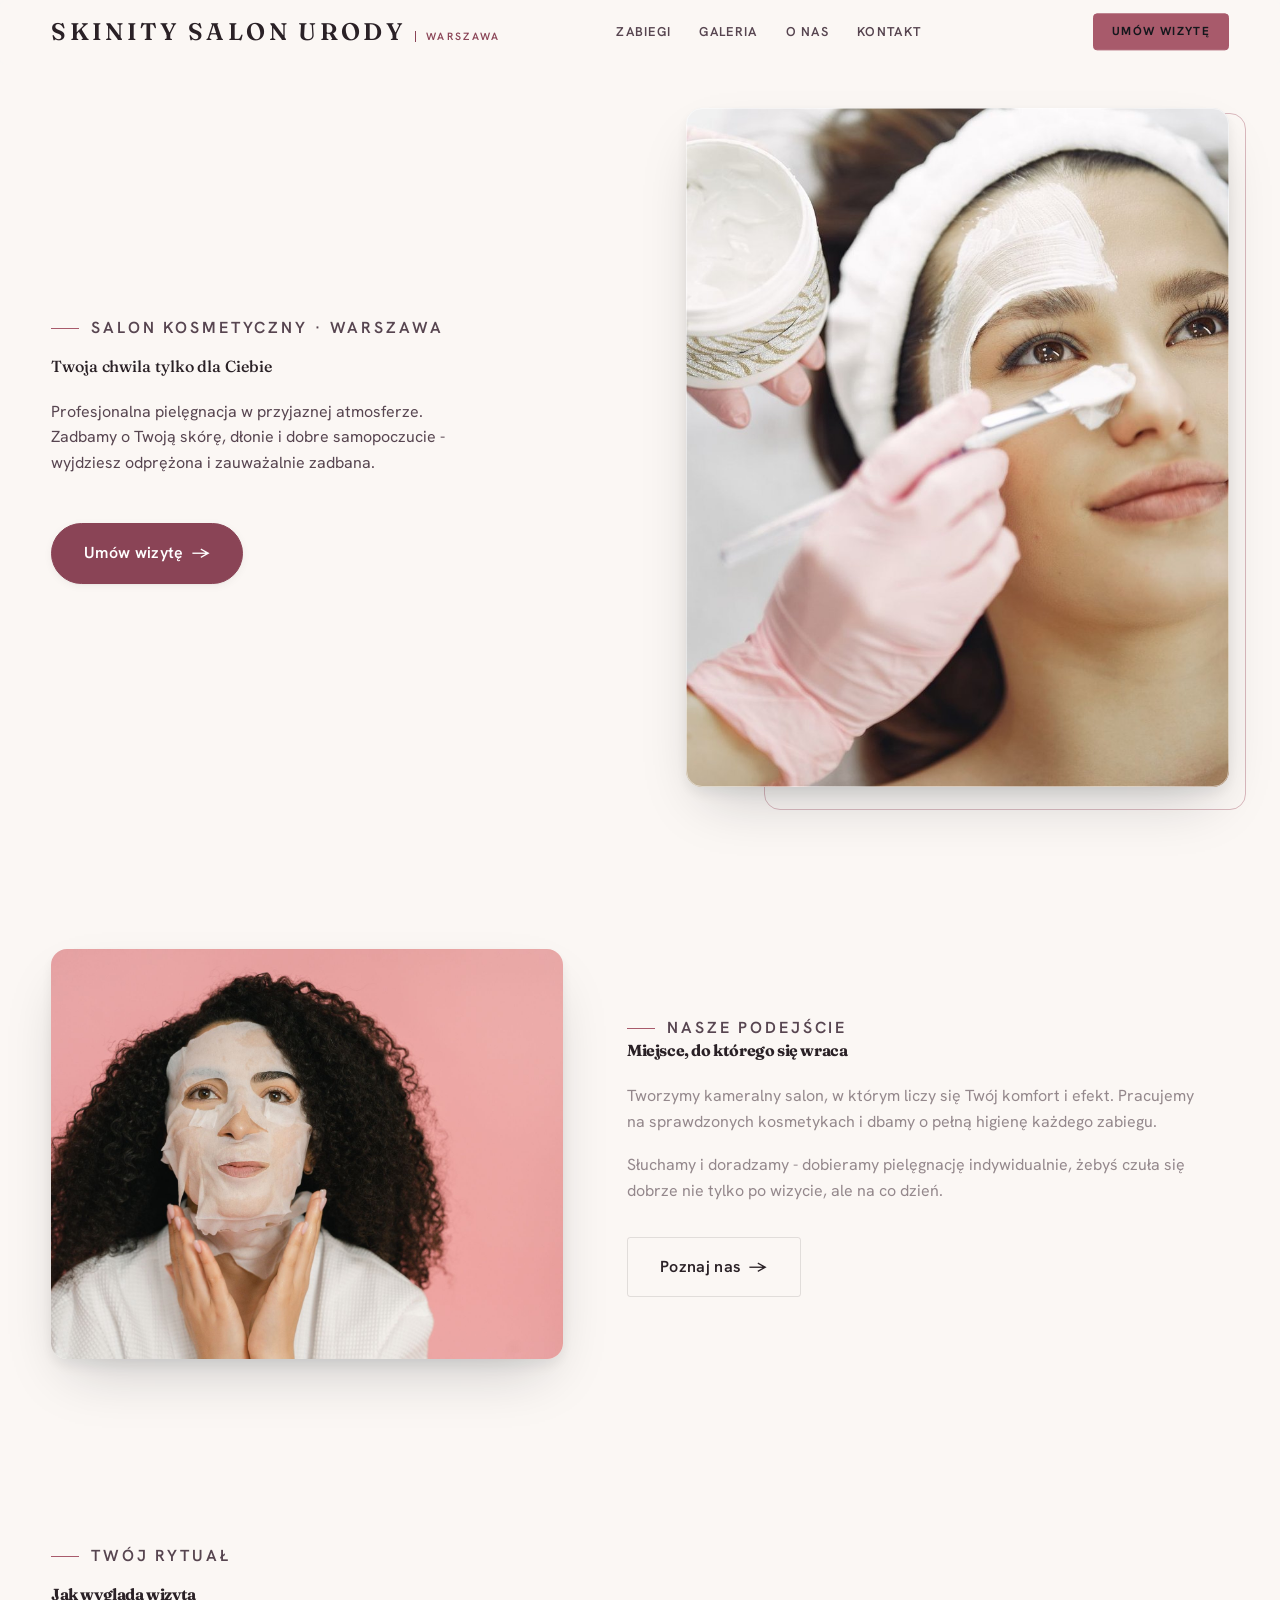
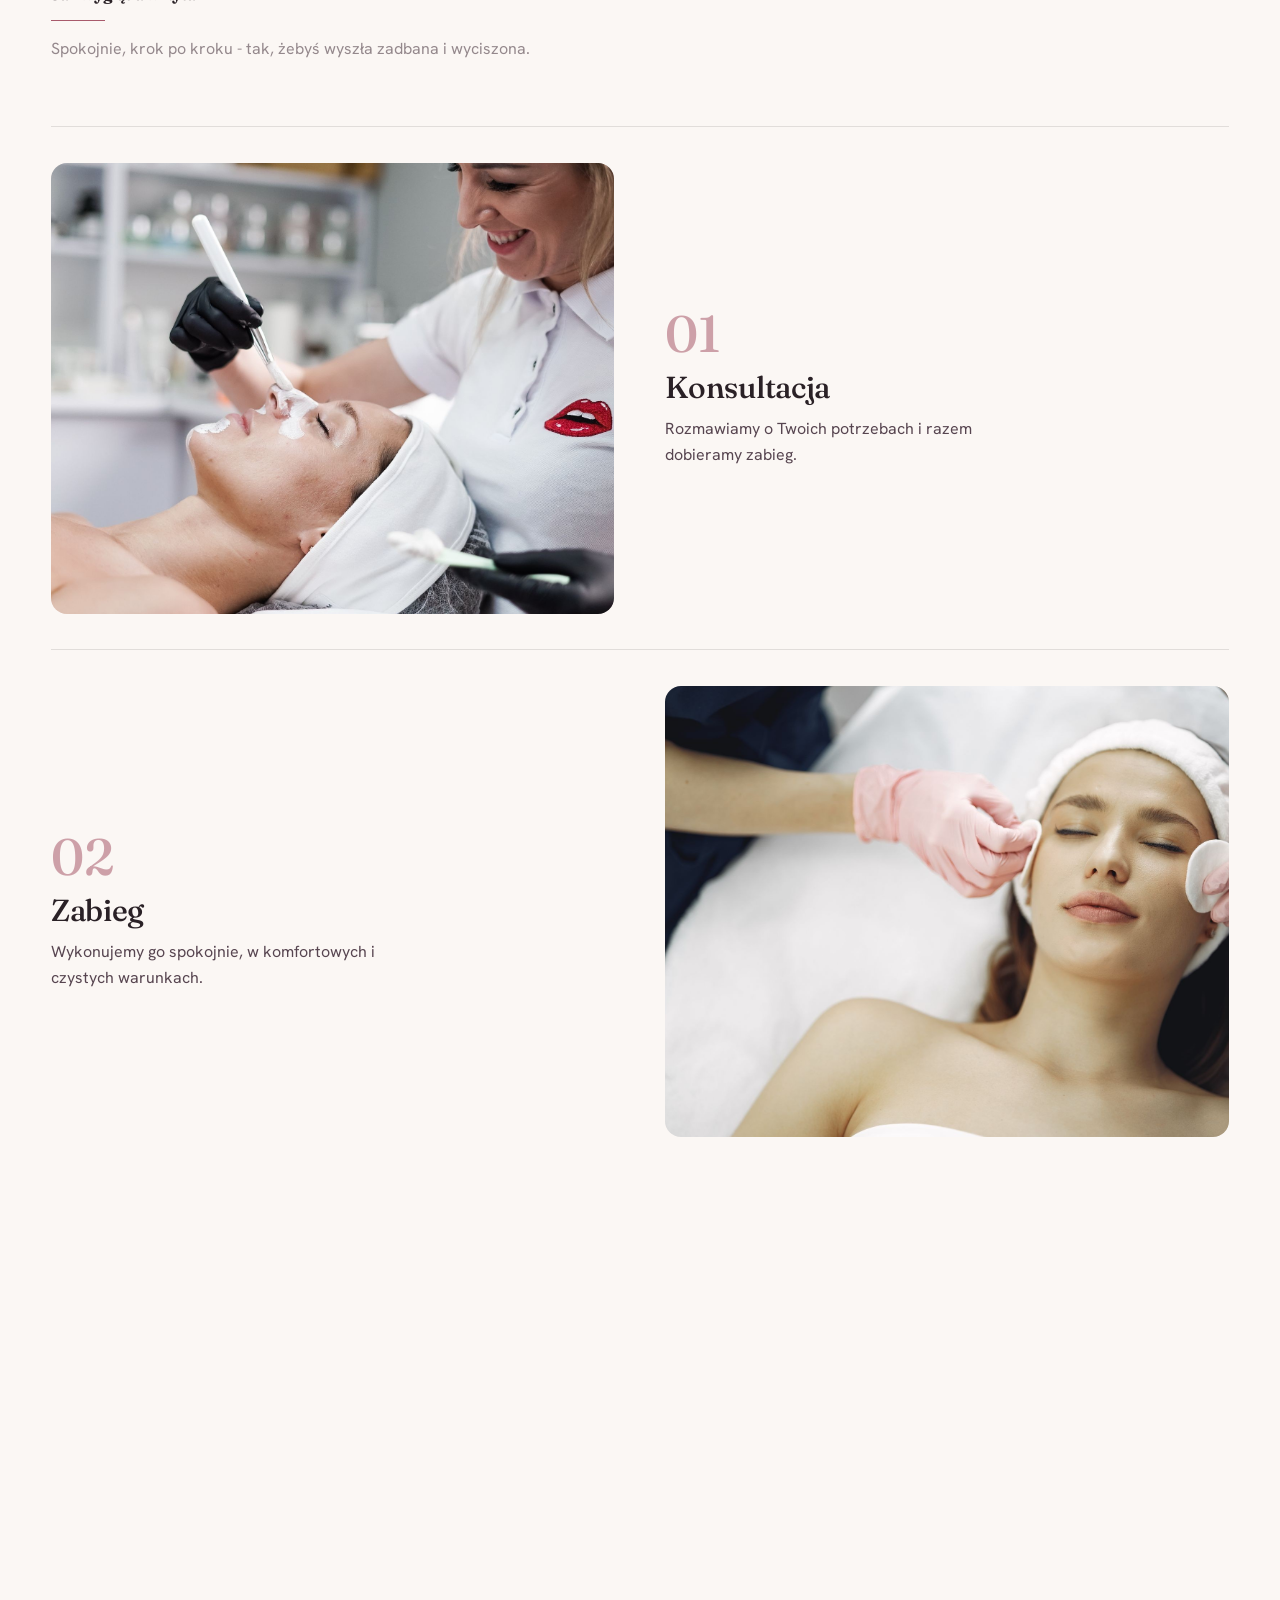
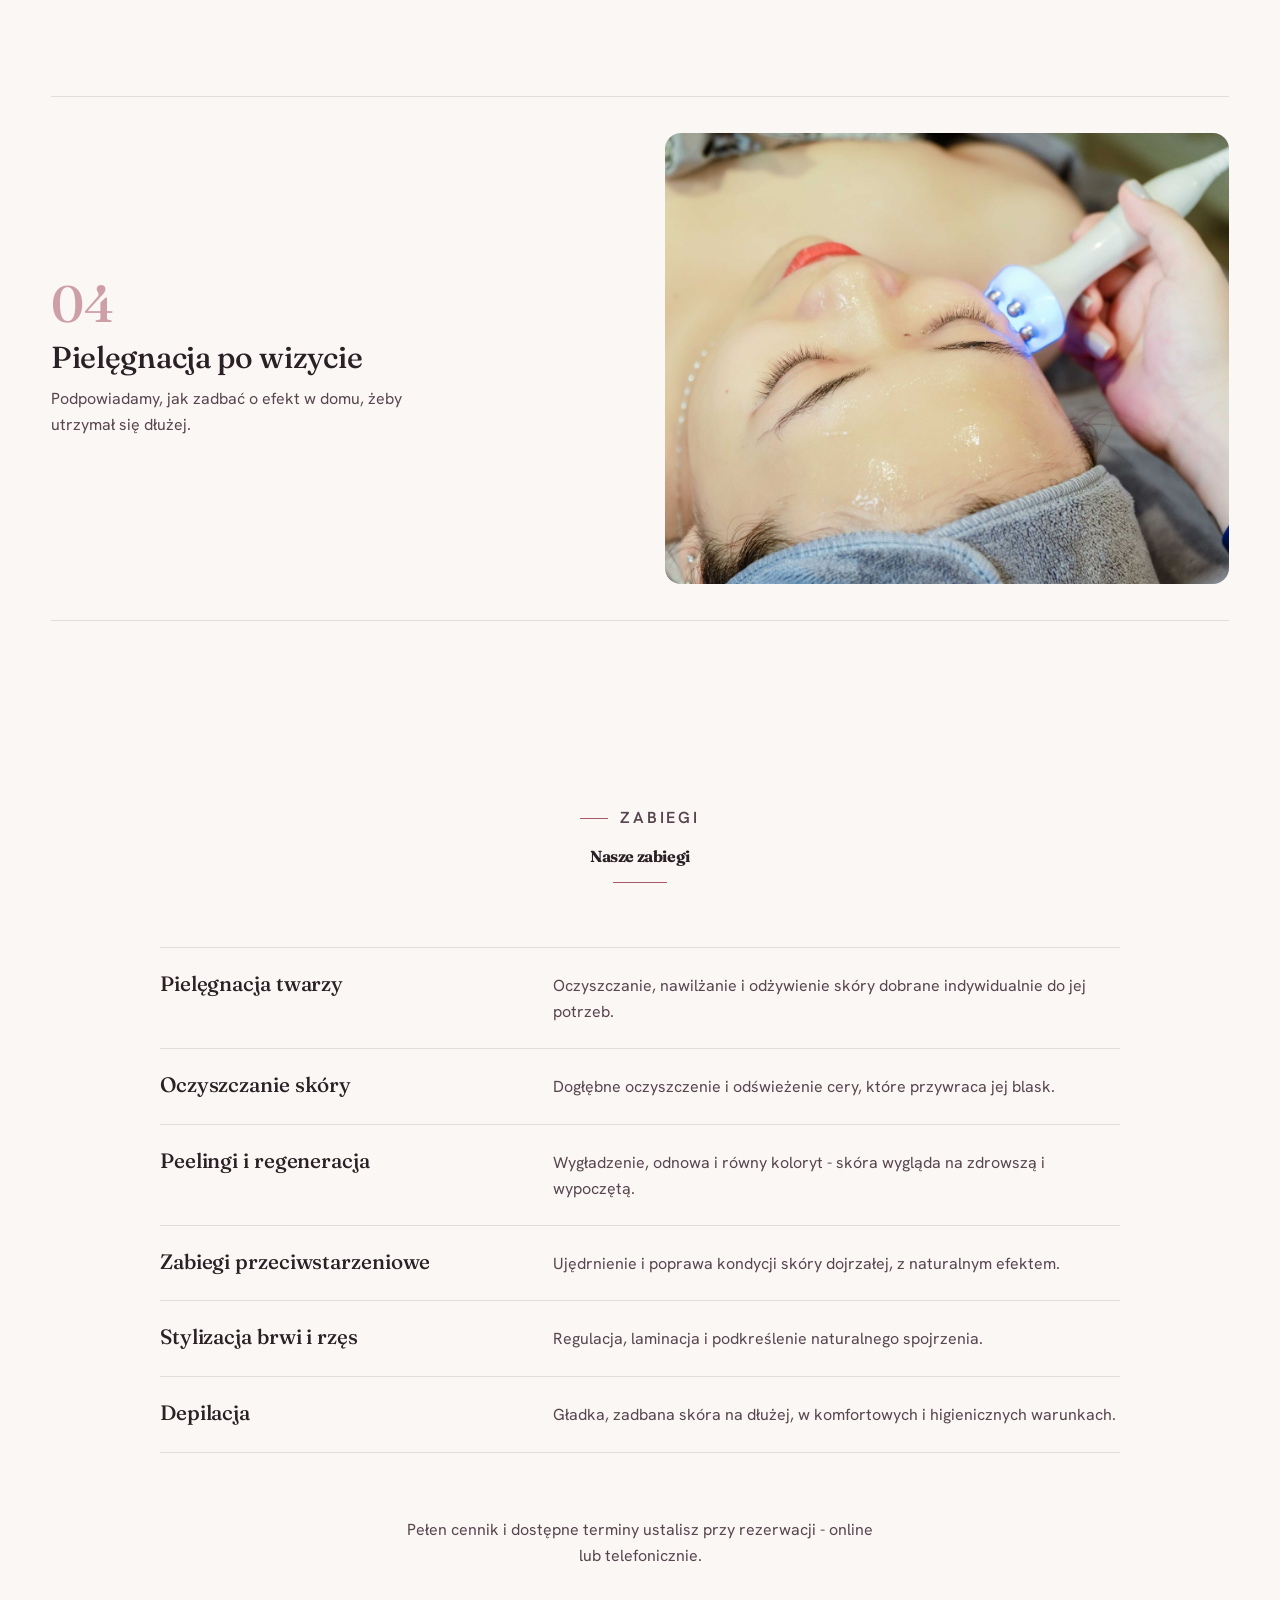
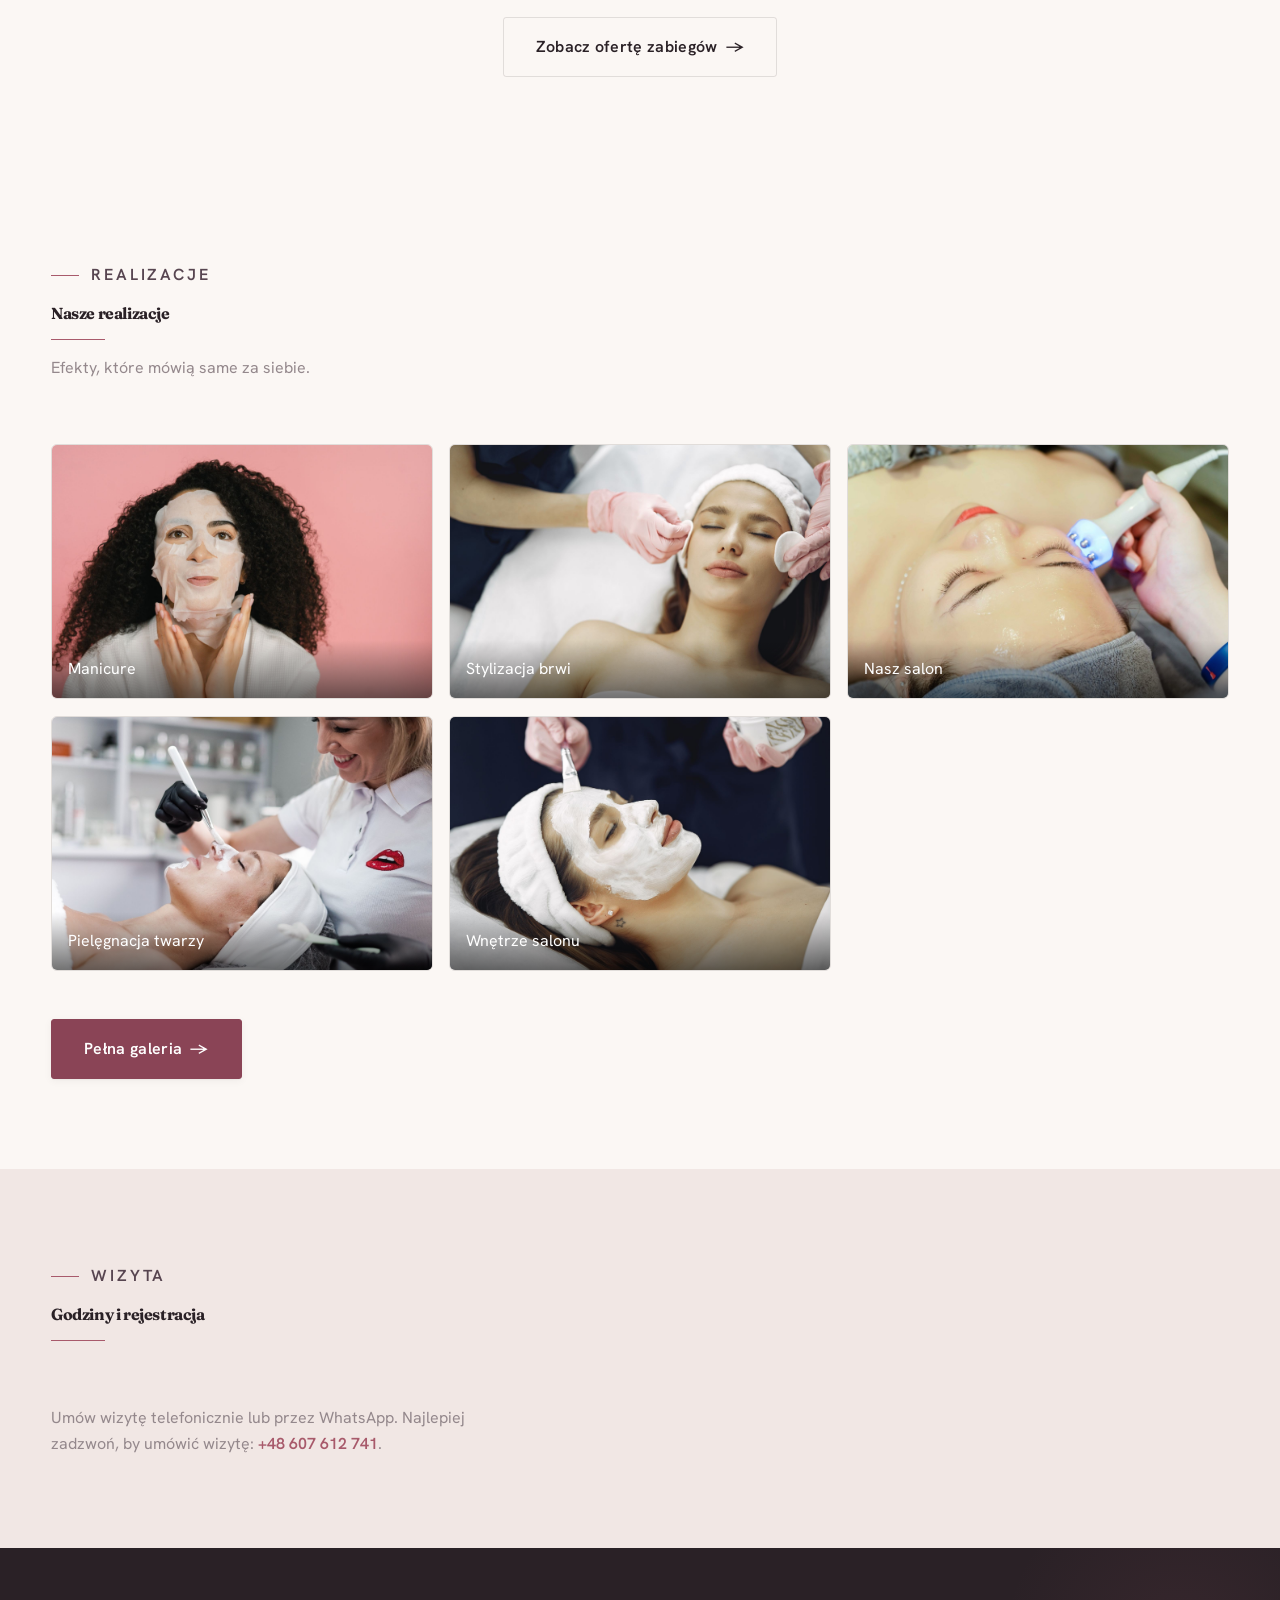
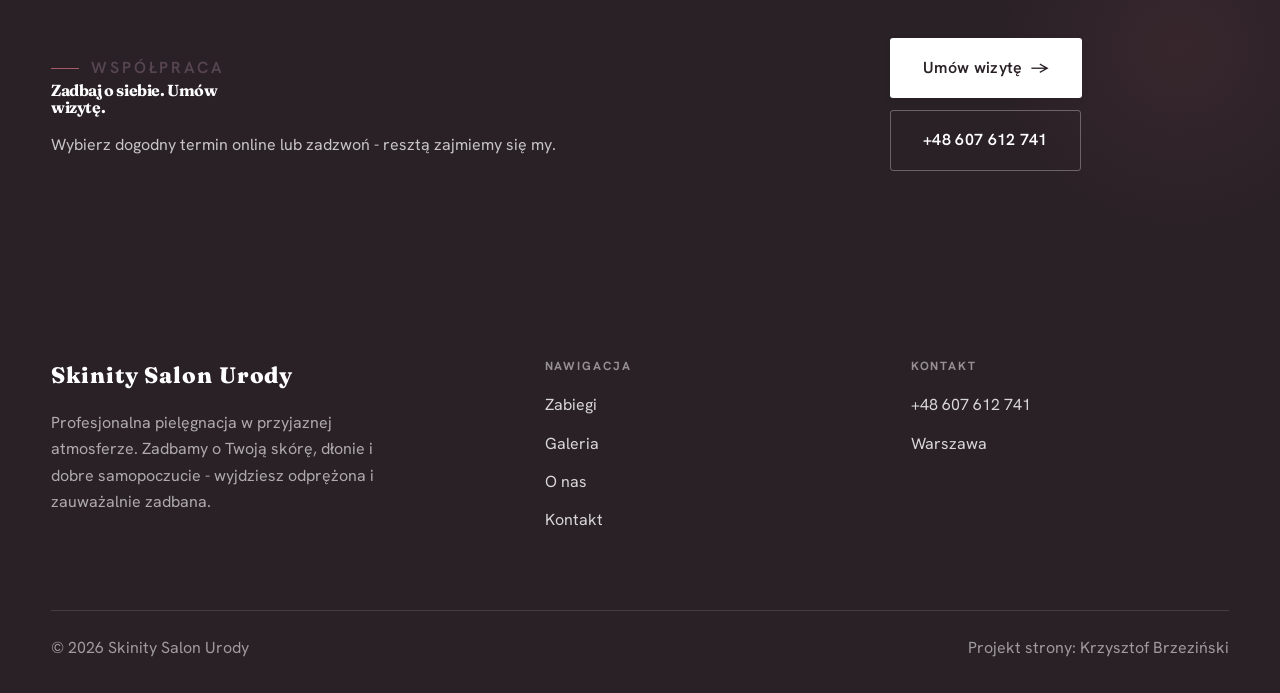
==== index.html @ 59c6044d "Strona demo: skinity-salon-urody" ====
<!DOCTYPE html>
<html lang="pl">
<head>
<meta charset="UTF-8">
<meta name="viewport" content="width=device-width, initial-scale=1.0">
<title>Skinity Salon Urody - Salon kosmetyczny · Warszawa</title>
<meta name="description" content="Skinity Salon Urody - profesjonalna pielęgnacja twarzy, dłoni i stóp. Sterylne narzędzia, indywidualne podejście, dogodne terminy. Zapraszamy.">
<link rel="preconnect" href="https://fonts.googleapis.com">
<link rel="preconnect" href="https://fonts.gstatic.com" crossorigin>
<link href="https://fonts.googleapis.com/css2?family=Fraunces:wght@500;600;700&family=Hanken+Grotesk:wght@400;500;600&display=swap" rel="stylesheet">
<link rel="stylesheet" href="assets/styles.css">
</head>
<body>

<header class="nav">
  <div class="wrap nav-inner">
    <a class="brand" href="index.html"><span class="name">Skinity Salon Urody</span><span class="sub">Warszawa</span></a>
    <nav class="nav-links">
      <a href="oferta.html">Zabiegi</a>
      <a href="realizacje.html">Galeria</a>
      <a href="o-nas.html">O nas</a>
      <a href="kontakt.html">Kontakt</a>
      <a href="kontakt.html" class="btn btn-accent">Umów wizytę</a>
    </nav>
    <button class="nav-toggle" aria-label="Menu"><span></span><span></span><span></span></button>
  </div>
</header>

<section class="hero-spa">
  <div class="wrap">
    <div class="hs-copy reveal">
      <span class="eyebrow">Salon kosmetyczny · Warszawa</span>
      <h1 class="hs-claim">Twoja chwila tylko dla Ciebie</h1>
      <p class="hs-lead">Profesjonalna pielęgnacja w przyjaznej atmosferze. Zadbamy o Twoją skórę, dłonie i dobre samopoczucie - wyjdziesz odprężona i zauważalnie zadbana.</p>
      <a href="kontakt.html" class="btn btn-accent hs-cta">Umów wizytę <span class="arr">→</span></a>
    </div>
    <figure class="hs-fig reveal"><img src="img/hero.jpg" alt="Skinity Salon Urody"></figure>
  </div>
</section>
<section>
  <div class="wrap split">
    <div class="split-art reveal"><img src="img/g5.jpg" alt="Skinity Salon Urody" loading="lazy"></div>
    <div class="split-copy reveal">
      <span class="eyebrow">Nasze podejście</span>
      <h2>Miejsce, do którego się wraca</h2>
      <p class="muted">Tworzymy kameralny salon, w którym liczy się Twój komfort i efekt. Pracujemy na sprawdzonych kosmetykach i dbamy o pełną higienę każdego zabiegu.</p>
      <p class="muted">Słuchamy i doradzamy - dobieramy pielęgnację indywidualnie, żebyś czuła się dobrze nie tylko po wizycie, ale na co dzień.</p>
      <a href="o-nas.html" class="btn btn-ghost">Poznaj nas <span class="arr">→</span></a>
    </div>
  </div>
</section>
<section class="rytual">
  <div class="wrap">
    <div class="head reveal">
      <span class="eyebrow">Twój rytuał</span>
      <h2>Jak wygląda wizyta</h2>
      <p>Spokojnie, krok po kroku - tak, żebyś wyszła zadbana i wyciszona.</p>
    </div>
    <div class="ryt-list">
      <div class="ryt-row reveal">
        <figure class="ryt-fig"><img src="img/g6.jpg" alt="Konsultacja" loading="lazy"></figure>
        <div class="ryt-copy"><span class="ryt-no">01</span><h3>Konsultacja</h3><p>Rozmawiamy o Twoich potrzebach i razem dobieramy zabieg.</p></div>
      </div>
      <div class="ryt-row reveal">
        <figure class="ryt-fig"><img src="img/g7.jpg" alt="Zabieg" loading="lazy"></figure>
        <div class="ryt-copy"><span class="ryt-no">02</span><h3>Zabieg</h3><p>Wykonujemy go spokojnie, w komfortowych i czystych warunkach.</p></div>
      </div>
      <div class="ryt-row reveal">
        <figure class="ryt-fig"><img src="img/g8.jpg" alt="Chwila relaksu" loading="lazy"></figure>
        <div class="ryt-copy"><span class="ryt-no">03</span><h3>Chwila relaksu</h3><p>Dajemy Ci czas na wyciszenie - bez pośpiechu i bez presji.</p></div>
      </div>
      <div class="ryt-row reveal">
        <figure class="ryt-fig"><img src="img/g9.jpg" alt="Pielęgnacja po wizycie" loading="lazy"></figure>
        <div class="ryt-copy"><span class="ryt-no">04</span><h3>Pielęgnacja po wizycie</h3><p>Podpowiadamy, jak zadbać o efekt w domu, żeby utrzymał się dłużej.</p></div>
      </div>
    </div>
  </div>
</section>
<section class="menu-sec">
  <div class="wrap">
    <div class="head center reveal">
      <span class="eyebrow">Zabiegi</span>
      <h2>Nasze zabiegi</h2>
    </div>
    <div class="cennik">
      <div class="cennik-row reveal"><div class="cn-name"><h3>Pielęgnacja twarzy</h3></div><div class="cn-desc">Oczyszczanie, nawilżanie i odżywienie skóry dobrane indywidualnie do jej potrzeb.</div></div>
      <div class="cennik-row reveal"><div class="cn-name"><h3>Oczyszczanie skóry</h3></div><div class="cn-desc">Dogłębne oczyszczenie i odświeżenie cery, które przywraca jej blask.</div></div>
      <div class="cennik-row reveal"><div class="cn-name"><h3>Peelingi i regeneracja</h3></div><div class="cn-desc">Wygładzenie, odnowa i równy koloryt - skóra wygląda na zdrowszą i wypoczętą.</div></div>
      <div class="cennik-row reveal"><div class="cn-name"><h3>Zabiegi przeciwstarzeniowe</h3></div><div class="cn-desc">Ujędrnienie i poprawa kondycji skóry dojrzałej, z naturalnym efektem.</div></div>
      <div class="cennik-row reveal"><div class="cn-name"><h3>Stylizacja brwi i rzęs</h3></div><div class="cn-desc">Regulacja, laminacja i podkreślenie naturalnego spojrzenia.</div></div>
      <div class="cennik-row reveal"><div class="cn-name"><h3>Depilacja</h3></div><div class="cn-desc">Gładka, zadbana skóra na dłużej, w komfortowych i higienicznych warunkach.</div></div>
    </div>
    <p class="menu-note">Pełen cennik i dostępne terminy ustalisz przy rezerwacji - online lub telefonicznie.</p>
    <div style="text-align:center;margin-top:var(--space-7)" class="reveal"><a href="oferta.html" class="btn btn-ghost">Zobacz ofertę zabiegów <span class="arr">→</span></a></div>
  </div>
</section>
<section>
  <div class="wrap">
    <div class="head reveal">
      <span class="eyebrow">Realizacje</span>
      <h2>Nasze realizacje</h2>
      <p>Efekty, które mówią same za siebie.</p>
    </div>
    <div class="gallery-masonry">
      <figure class="m-tile reveal"><img src="img/g5.jpg" alt="Manicure" loading="lazy"><div class="cap">Manicure</div></figure>
      <figure class="m-tile reveal"><img src="img/g6.jpg" alt="Pielęgnacja twarzy" loading="lazy"><div class="cap">Pielęgnacja twarzy</div></figure>
      <figure class="m-tile reveal"><img src="img/g7.jpg" alt="Stylizacja brwi" loading="lazy"><div class="cap">Stylizacja brwi</div></figure>
      <figure class="m-tile reveal"><img src="img/g8.jpg" alt="Wnętrze salonu" loading="lazy"><div class="cap">Wnętrze salonu</div></figure>
      <figure class="m-tile reveal"><img src="img/g9.jpg" alt="Nasz salon" loading="lazy"><div class="cap">Nasz salon</div></figure>
    </div>
    <div style="margin-top:var(--space-7)" class="reveal"><a href="realizacje.html" class="btn btn-accent">Pełna galeria <span class="arr">→</span></a></div>
  </div>
</section>
<section class="trust">
  <div class="wrap">
    <div class="head reveal">
      <span class="eyebrow">Wizyta</span>
      <h2>Godziny i rejestracja</h2>
    </div>
    <p class="reveal" style="color:var(--muted);max-width:48ch">Umów wizytę telefonicznie lub przez WhatsApp. Najlepiej zadzwoń, by umówić wizytę: <a href="tel:+48607612741" style="color:var(--accent);font-weight:600">+48 607 612 741</a>.</p>
  </div>
</section>
<section class="cta">
  <div class="wrap">
    <div class="reveal">
      <span class="eyebrow">Współpraca</span>
      <h2>Zadbaj o siebie. Umów wizytę.</h2>
      <p>Wybierz dogodny termin online lub zadzwoń - resztą zajmiemy się my.</p>
    </div>
    <div class="cta-actions reveal">
      <a href="kontakt.html" class="btn btn-light">Umów wizytę <span class="arr">→</span></a>
      <a href="tel:+48607612741" class="btn btn-ghost" style="color:#fff;border-color:rgba(255,255,255,.3)">+48 607 612 741</a>
    </div>
  </div>
</section>

<footer>
  <div class="wrap">
    <div class="foot-grid">
      <div class="foot-brand">
        <div class="name">Skinity Salon Urody</div>
        <p>Profesjonalna pielęgnacja w przyjaznej atmosferze. Zadbamy o Twoją skórę, dłonie i dobre samopoczucie - wyjdziesz odprężona i zauważalnie zadbana.</p>
      </div>
      <div class="foot-col">
        <h4>Nawigacja</h4>
        <a href="oferta.html">Zabiegi</a>
        <a href="realizacje.html">Galeria</a>
        <a href="o-nas.html">O nas</a>
        <a href="kontakt.html">Kontakt</a>
      </div>
      <div class="foot-col">
        <h4>Kontakt</h4>
        <a href="tel:+48607612741">+48 607 612 741</a>
        <p>Warszawa</p>
      </div>
    </div>
    <div class="foot-bot">
      <span>© 2026 Skinity Salon Urody</span>
      <span>Projekt strony: Krzysztof Brzeziński</span>
    </div>
  </div>
</footer>
<div class="sticky-reserve"><a class="sr-book" href="kontakt.html">Umów wizytę</a><a class="sr-call" href="tel:+48607612741" aria-label="Zadzwoń"><svg class="ico-tel" width="16" height="16" viewBox="0 0 24 24" fill="none" aria-hidden="true"><path d="M6.6 10.8a15.5 15.5 0 0 0 6.6 6.6l2.2-2.2a1 1 0 0 1 1-.24 11.4 11.4 0 0 0 3.6.58 1 1 0 0 1 1 1V20a1 1 0 0 1-1 1A17 17 0 0 1 3 4a1 1 0 0 1 1-1h3.5a1 1 0 0 1 1 1c0 1.25.2 2.46.58 3.6a1 1 0 0 1-.25 1l-2.23 2.2Z" fill="currentColor"/></svg></a></div>

<script src="assets/main.js"></script>
</body>
</html>
---- assets/styles.css ----
/* ============================================================
   STOLBASZ — premium, architektoniczny B2B fit-out
   Jasna paleta, zero brązu. System wg premium-web-craft.
   Projekt strony: Krzysztof Brzeziński
   ============================================================ */

:root{
  /* PALETA — jasna, architektoniczna, chłodna */
  --paper:#FBF7F4;          /* główne tło */
  --paper-2:#F1E7E4;        /* sekcje alternatywne (chłodny jasny szary) */
  --paper-3:#F1E7E4;        /* delikatne wypełnienia */
  --ink:#2A2126;            /* tekst główny — chłodny grafit */
  --ink-soft:#574550;       /* nagłówki drugorzędne */
  --muted:#94888C;          /* tekst poboczny */
  --line:rgba(42,33,38,.12);/* hairline */
  --accent:#A85A6B;         /* stonowany petrol-slate — jedyny akcent */
  --accent-d:#8A4456;
  --accent-soft:rgba(168,90,107,.10);
  --dark:#2A2126;           /* sekcje ciemne (stopka/CTA) */

  /* ODSTĘPY — skala 4/8 */
  --space-1:4px; --space-2:8px; --space-3:12px; --space-4:16px; --space-5:24px;
  --space-6:32px; --space-7:48px; --space-8:64px; --space-9:96px; --space-10:128px;

  /* TYPOGRAFIA — fluid clamp() */
  --text-sm:clamp(.82rem,.8rem+.1vw,.9rem);
  --text-base:clamp(1rem,.97rem+.15vw,1.1rem);
  --text-lg:clamp(1.12rem,1.05rem+.3vw,1.3rem);
  --text-h3:clamp(1.2rem,1.1rem+.5vw,1.5rem);
  --text-h2:clamp(1.9rem,1.5rem+1.9vw,2.8rem);
  --text-h1:clamp(2.6rem,1.9rem+3.6vw,4.6rem);

  /* PROMIENIE — architektoniczne, raczej ostre */
  --r-sm:3px; --r-md:6px; --r-lg:10px;

  /* RUCH */
  --ease:cubic-bezier(.25,.46,.45,.94); --dur:.24s;

  /* CIENIE — miękkie, warstwowe */
  --sh-sm:0 1px 2px rgba(16,24,32,.04), 0 2px 8px rgba(16,24,32,.05);
  --sh-md:0 2px 6px rgba(16,24,32,.05), 0 12px 28px -8px rgba(16,24,32,.12);
  --sh-lg:0 6px 14px rgba(16,24,32,.07), 0 26px 56px -18px rgba(16,24,32,.22);

  --hairline:1px solid var(--line);

  --font-display:'Fraunces',serif;
  --font-body:'Hanken Grotesk',sans-serif;
}

*{box-sizing:border-box;margin:0;padding:0}
html{scroll-behavior:smooth}
body{
  font-family:var(--font-body);
  font-size:var(--text-base);
  line-height:1.65;
  color:var(--ink);
  background:var(--paper);
  -webkit-font-smoothing:antialiased;
  text-rendering:optimizeLegibility;
}
img{max-width:100%;display:block}
a{color:inherit;text-decoration:none}

.wrap{width:min(92%,1180px);margin-inline:auto}
section{padding-block:clamp(52px,6.5vw,96px)}

h1,h2,h3{font-family:var(--font-display);font-weight:700;line-height:1.08;letter-spacing:-.02em;color:var(--ink)}
h1{font-size:var(--text-h1);letter-spacing:-.035em}
h2{font-size:var(--text-h2);letter-spacing:-.025em}
h3{font-size:var(--text-h3)}
p{max-width:65ch}

.eyebrow{
  font-family:var(--font-body);
  font-size:var(--text-sm);
  font-weight:600;
  letter-spacing:.18em;
  text-transform:uppercase;
  color:var(--accent);
  display:inline-flex;align-items:center;gap:var(--space-3);
}
.eyebrow::before{content:"";width:28px;height:1px;background:var(--accent);display:inline-block}

.muted{color:var(--muted)}
.lead{font-size:var(--text-lg);line-height:1.55;color:var(--ink-soft);max-width:50ch}

/* ---------- BUTTONS ---------- */
.btn{
  display:inline-flex;align-items:center;gap:var(--space-2);
  font-weight:600;font-size:var(--text-sm);letter-spacing:.02em;
  padding:var(--space-4) var(--space-6);
  border-radius:var(--r-sm);
  transition:transform var(--dur) var(--ease),box-shadow var(--dur) var(--ease),background var(--dur) var(--ease);
  cursor:pointer;border:1px solid transparent;
}
.btn-accent{background:var(--accent);color:#fff;box-shadow:var(--sh-sm)}
.btn-accent:hover{background:var(--accent-d);transform:translateY(-2px);box-shadow:var(--sh-md)}
.btn-accent:active{transform:translateY(0);box-shadow:var(--sh-sm)}
.btn-ghost{background:transparent;color:var(--ink);border-color:var(--line)}
.btn-ghost:hover{border-color:var(--accent);color:var(--accent);transform:translateY(-2px)}
.btn-light{background:#fff;color:var(--ink);box-shadow:var(--sh-sm)}
.btn-light:hover{transform:translateY(-2px);box-shadow:var(--sh-md)}
.btn .arr{transition:transform var(--dur) var(--ease)}
.btn:hover .arr{transform:translateX(4px)}

/* ---------- NAV ---------- */
.nav{
  position:sticky;top:0;z-index:50;
  background:color-mix(in srgb,var(--paper) 88%,transparent);
  backdrop-filter:saturate(140%) blur(10px);
  border-bottom:var(--hairline);
}
.nav-inner{display:flex;align-items:center;justify-content:space-between;height:72px}
.brand{display:flex;flex-direction:column;line-height:1}
.brand .name{font-family:var(--font-display);font-weight:800;font-size:1.35rem;letter-spacing:.04em}
.brand .sub{font-size:.62rem;letter-spacing:.34em;text-transform:uppercase;color:var(--muted);margin-top:5px}
.nav-links{display:flex;align-items:center;gap:var(--space-6)}
.nav-links a{font-size:var(--text-sm);font-weight:500;color:var(--ink-soft);position:relative;padding-block:4px;transition:color var(--dur) var(--ease)}
.nav-links a::after{content:"";position:absolute;left:0;bottom:0;width:0;height:1.5px;background:var(--accent);transition:width var(--dur) var(--ease)}
.nav-links a:hover,.nav-links a.active{color:var(--ink)}
.nav-links a:hover::after,.nav-links a.active::after{width:100%}
.nav-links .btn{padding:var(--space-2) var(--space-5)}
/* przyciski w nav: właściwy kolor (przebij .nav-links a) + bez podkreślenia */
.nav-links a.btn-accent{color:#fff}
.nav-links a.btn-ghost,.nav-links a.btn-light{color:var(--ink)}
.nav-links a.btn::after{display:none}
.nav-toggle{display:none;background:none;border:none;cursor:pointer;flex-direction:column;gap:5px;padding:8px}
.nav-toggle span{width:24px;height:2px;background:var(--ink);transition:var(--dur)}

/* ---------- HERO (split) ---------- */
.hero{position:relative;overflow:hidden;border-bottom:var(--hairline)}
.hero-grid{display:grid;grid-template-columns:1.05fr .95fr;gap:clamp(24px,4vw,60px);align-items:center;
  padding-block:clamp(36px,4.5vw,64px)}
.hero-copy .eyebrow{margin-bottom:var(--space-5)}
.hero-copy h1{margin-bottom:var(--space-5)}
.hero-copy .lead{margin-bottom:var(--space-7)}
.hero-actions{display:flex;flex-wrap:wrap;gap:var(--space-4)}
.hero-art{position:relative;aspect-ratio:4/3;border-radius:var(--r-lg);overflow:hidden;box-shadow:var(--sh-lg)}
.hero-art img{width:100%;height:100%;object-fit:cover}
.hero-art::after{content:"";position:absolute;inset:0;background:linear-gradient(180deg,transparent 55%,rgba(18,24,28,.28))}
.hero-badge{position:absolute;left:var(--space-5);bottom:var(--space-5);z-index:2;
  background:rgba(252,252,251,.94);backdrop-filter:blur(4px);
  border-radius:var(--r-md);padding:var(--space-4) var(--space-5);box-shadow:var(--sh-md);max-width:78%}
.hero-badge strong{display:block;font-family:var(--font-display);font-size:1rem;letter-spacing:-.01em}
.hero-badge span{font-size:var(--text-sm);color:var(--muted)}

/* ---------- HERO duży / kinowy (strona główna) ---------- */
.hero-cine{position:relative;min-height:clamp(560px,82vh,840px);min-height:clamp(560px,82svh,840px);display:flex;align-items:center;overflow:hidden;border-bottom:var(--hairline)}
.hero-cine>img{position:absolute;inset:0;width:100%;height:100%;object-fit:cover;z-index:0}
.hero-cine::after{content:"";position:absolute;inset:0;z-index:1;
  background:linear-gradient(95deg,rgba(13,18,23,.86) 0%,rgba(13,18,23,.64) 32%,rgba(13,18,23,.24) 62%,rgba(13,18,23,.04) 100%)}
.hero-cine .wrap{position:relative;z-index:2;padding-block:var(--space-8)}
.hero-cine .hero-copy{max-width:660px}
.hero-cine .eyebrow{color:#fff;margin-bottom:var(--space-5)}
.hero-cine .eyebrow::before{background:#fff}
.hero-cine h1{color:#fff;margin-bottom:var(--space-5);font-size:clamp(2.9rem,2rem+4.4vw,5.2rem)}
.hero-cine .lead{color:rgba(255,255,255,.92);max-width:48ch;margin-bottom:var(--space-7)}
.hero-cine .hero-actions{display:flex;flex-wrap:wrap;gap:var(--space-4)}
@media(max-width:680px){
  .hero-cine{min-height:clamp(520px,76vh,640px);min-height:clamp(520px,76svh,640px);align-items:flex-end}
  .hero-cine::after{background:linear-gradient(0deg,rgba(13,18,23,.9) 6%,rgba(13,18,23,.45) 55%,rgba(13,18,23,.25) 100%)}
  .hero-cine .wrap{padding-bottom:var(--space-9)}
}

/* full-bleed hero variant (podstrony) */
.pagehead{position:relative;min-height:46vh;min-height:46svh;display:flex;align-items:flex-end;overflow:hidden;border-bottom:var(--hairline)}
.pagehead img{position:absolute;inset:0;width:100%;height:100%;object-fit:cover}
.pagehead::after{content:"";position:absolute;inset:0;background:linear-gradient(180deg,rgba(18,24,28,.25),rgba(18,24,28,.62))}
.pagehead .wrap{position:relative;z-index:2;padding-block:var(--space-9);color:#fff}
.pagehead h1{color:#fff;max-width:18ch}
.pagehead .eyebrow{color:#fff}
.pagehead .eyebrow::before{background:#fff}
.pagehead p{color:rgba(255,255,255,.86);margin-top:var(--space-4);max-width:54ch}

/* ---------- STRIP (pasek skrótów / liczby) ---------- */
.strip{background:var(--dark);color:#fff}
.strip .wrap{display:grid;grid-template-columns:repeat(4,1fr);gap:var(--space-6);padding-block:var(--space-8)}
.strip .item .k{font-family:var(--font-display);font-size:clamp(1.6rem,1.2rem+1.4vw,2.4rem);font-weight:800;letter-spacing:-.02em;color:#fff}
.strip .item .v{font-size:var(--text-sm);color:rgba(255,255,255,.66);margin-top:var(--space-2);line-height:1.45}
.strip .item{border-left:2px solid var(--accent);padding-left:var(--space-5)}

/* ---------- SECTION HEAD ---------- */
.head{max-width:48rem;margin-bottom:var(--space-8)}
.head.center{margin-inline:auto;text-align:center}
.head .eyebrow{margin-bottom:var(--space-4)}
.head h2{margin-bottom:var(--space-4)}
.head p{color:var(--muted);font-size:var(--text-lg);line-height:1.55}
.head.center p{margin-inline:auto}

/* ---------- INTRO SPLIT ---------- */
.split{display:grid;grid-template-columns:.92fr 1.08fr;gap:clamp(28px,5vw,80px);align-items:center}
.split.rev{grid-template-columns:1.08fr .92fr}
.split.rev .split-art{order:-1}
.split-art{position:relative;aspect-ratio:5/4;border-radius:var(--r-lg);overflow:hidden;box-shadow:var(--sh-lg)}
.split-art img{width:100%;height:100%;object-fit:cover}
.split-copy h2{margin-bottom:var(--space-5)}
.split-copy p+p{margin-top:var(--space-4)}
.split-copy .btn{margin-top:var(--space-6)}

/* ---------- SERVICES (zakres) ---------- */
.svc-grid{display:grid;grid-template-columns:repeat(auto-fit,minmax(280px,1fr));gap:var(--space-5)}
.svc{background:#fff;border:var(--hairline);border-radius:var(--r-md);padding:var(--space-7) var(--space-6);
  transition:transform var(--dur) var(--ease),box-shadow var(--dur) var(--ease),border-color var(--dur) var(--ease);
  position:relative;overflow:hidden}
.svc::before{content:"";position:absolute;left:0;top:0;width:3px;height:0;background:var(--accent);transition:height var(--dur) var(--ease)}
.svc:hover{transform:translateY(-4px);box-shadow:var(--sh-md);border-color:transparent}
.svc:hover::before{height:100%}
.svc .ic{font-family:var(--font-display);font-size:.8rem;font-weight:700;letter-spacing:.12em;color:var(--accent);margin-bottom:var(--space-4)}
.svc h3{margin-bottom:var(--space-3);font-size:1.22rem}
.svc p{color:var(--muted);font-size:var(--text-base);line-height:1.6}

/* big detailed service rows */
.svc-row{display:grid;grid-template-columns:.8fr 1.2fr;gap:clamp(20px,4vw,60px);align-items:center;padding-block:var(--space-8)}
.svc-row+.svc-row{border-top:var(--hairline)}
.svc-row.rev{grid-template-columns:1.2fr .8fr}
.svc-row.rev .svc-row-art{order:-1}
.svc-row-art{aspect-ratio:4/3;border-radius:var(--r-md);overflow:hidden;box-shadow:var(--sh-md)}
.svc-row-art img{width:100%;height:100%;object-fit:cover}
.svc-row h3{font-size:1.5rem;margin-bottom:var(--space-4)}
.svc-row .num{font-family:var(--font-display);font-size:.85rem;font-weight:700;letter-spacing:.14em;color:var(--accent);display:block;margin-bottom:var(--space-3)}
.svc-row ul{list-style:none;margin-top:var(--space-4);display:flex;flex-direction:column;gap:var(--space-2)}
.svc-row li{position:relative;padding-left:var(--space-5);color:var(--muted);font-size:var(--text-base)}
.svc-row li::before{content:"";position:absolute;left:0;top:.62em;width:8px;height:1px;background:var(--accent)}

/* ---------- GALLERY (realizacje) ---------- */
.gallery{display:grid;grid-template-columns:repeat(12,1fr);gap:var(--space-4);grid-auto-rows:200px}
/* GALERIA MASONRY — pionowe zdjęcia (portrety beauty/wellness) bez przycinania: kolumny, height auto */
.gallery-masonry{column-count:3;column-gap:var(--space-4)}
@media(max-width:900px){.gallery-masonry{column-count:2}}
@media(max-width:560px){.gallery-masonry{column-count:1}}
.gallery-masonry .m-tile{break-inside:avoid;margin:0 0 var(--space-4);padding:0;position:relative;overflow:hidden;border-radius:var(--r-md);border:1px solid var(--line)}
.gallery-masonry .m-tile img{width:100%;height:auto;display:block}
.gallery-masonry .m-tile .cap{position:absolute;left:0;right:0;bottom:0;padding:var(--space-4);color:#fff;background:linear-gradient(0deg,rgba(0,0,0,.55),transparent);font-size:var(--text-sm)}
.tile{position:relative;overflow:hidden;border-radius:var(--r-md);box-shadow:var(--sh-sm);
  transition:transform var(--dur) var(--ease),box-shadow var(--dur) var(--ease)}
.tile img{width:100%;height:100%;object-fit:cover;transition:transform .6s var(--ease)}
.tile:hover{box-shadow:var(--sh-md)}
.tile:hover img{transform:scale(1.05)}
.tile .cap{position:absolute;left:0;right:0;bottom:0;padding:var(--space-5) var(--space-4) var(--space-4);
  background:linear-gradient(transparent,rgba(18,24,28,.78));color:#fff;
  font-size:var(--text-sm);font-weight:600;letter-spacing:.01em;
  opacity:0;transform:translateY(8px);transition:var(--dur) var(--ease)}
.tile:hover .cap{opacity:1;transform:translateY(0)}
.tile .cap small{display:block;font-weight:400;opacity:.78;letter-spacing:.04em;text-transform:uppercase;font-size:.66rem;margin-top:3px}
/* bento spans */
.t-wide{grid-column:span 6}
.t-tall{grid-column:span 6;grid-row:span 2}
.t-std{grid-column:span 6}
.t-third{grid-column:span 4}
.t-two3{grid-column:span 8}

/* ---------- TRUST / WIARYGODNOŚĆ ---------- */
.trust{background:var(--paper-2)}
.trust-grid{display:grid;grid-template-columns:repeat(auto-fit,minmax(240px,1fr));gap:var(--space-5);margin-top:var(--space-7)}
.trust-card{background:#fff;border-radius:var(--r-md);padding:var(--space-7) var(--space-6);box-shadow:var(--sh-sm);border-top:3px solid var(--accent)}
.trust-card .big{font-family:var(--font-display);font-size:clamp(1.8rem,1.3rem+1.6vw,2.6rem);font-weight:800;letter-spacing:-.02em;color:var(--ink);line-height:1}
.trust-card h3{font-size:1.12rem;margin:var(--space-3) 0 var(--space-2)}
.trust-card p{color:var(--muted);font-size:var(--text-base);line-height:1.55}

/* ---------- CTA band ---------- */
.cta{background:var(--dark);color:#fff;position:relative;overflow:hidden}
.cta .wrap{display:grid;grid-template-columns:1.4fr .6fr;gap:var(--space-7);align-items:center;position:relative;z-index:2}
.cta h2{color:#fff;max-width:20ch}
.cta p{color:rgba(255,255,255,.74);margin-top:var(--space-4)}
.cta-actions{display:flex;flex-direction:column;gap:var(--space-3);align-items:flex-start}
.cta::before{content:"";position:absolute;right:-80px;top:-80px;width:360px;height:360px;border-radius:50%;
  background:radial-gradient(circle,var(--accent-soft),transparent 70%)}

/* ---------- CONTACT ---------- */
.contact-grid{display:grid;grid-template-columns:.85fr 1.15fr;gap:clamp(28px,4vw,56px);align-items:start}
.info-list{display:flex;flex-direction:column;gap:var(--space-2)}
.info-row{display:flex;gap:var(--space-4);align-items:flex-start;padding-block:var(--space-4);border-bottom:var(--hairline)}
.info-row .ic{flex:none;width:42px;height:42px;display:grid;place-items:center;border-radius:50%;
  background:var(--accent-soft);color:var(--accent);font-size:1.05rem}
.info-row .lbl{font-size:.72rem;letter-spacing:.14em;text-transform:uppercase;color:var(--muted)}
.info-row .val{font-weight:600;font-size:var(--text-base);margin-top:2px}
.info-row a.val:hover{color:var(--accent)}
.map{border:none;border-radius:var(--r-lg);box-shadow:var(--sh-md);width:100%;height:100%;min-height:380px;filter:grayscale(.2) contrast(1.02)}
.form{background:#fff;border:var(--hairline);border-radius:var(--r-lg);padding:clamp(24px,3vw,40px);box-shadow:var(--sh-sm)}
.form .fld{margin-bottom:var(--space-5)}
.form label{display:block;font-size:var(--text-sm);font-weight:600;margin-bottom:var(--space-2)}
.form input,.form textarea{width:100%;font-family:inherit;font-size:var(--text-base);color:var(--ink);
  padding:var(--space-4);border:var(--hairline);border-radius:var(--r-sm);background:var(--paper);transition:border-color var(--dur)}
.form input:focus,.form textarea:focus{outline:none;border-color:var(--accent);background:#fff}
.form textarea{resize:vertical;min-height:120px}
.form .note{font-size:var(--text-sm);color:var(--muted);margin-top:var(--space-3)}

/* ---------- FOOTER ---------- */
footer{background:var(--dark);color:#fff;padding-block:var(--space-9) var(--space-6)}
.foot-grid{display:grid;grid-template-columns:1.4fr 1fr 1fr;gap:var(--space-7);margin-bottom:var(--space-8)}
.foot-brand .name{font-family:var(--font-display);font-weight:800;font-size:1.4rem;letter-spacing:.04em}
.foot-brand p{color:rgba(255,255,255,.62);margin-top:var(--space-4);font-size:var(--text-base);max-width:38ch}
.foot-col h4{font-size:.74rem;letter-spacing:.16em;text-transform:uppercase;color:rgba(255,255,255,.5);margin-bottom:var(--space-4)}
.foot-col a,.foot-col p{display:block;color:rgba(255,255,255,.82);font-size:var(--text-base);margin-bottom:var(--space-3)}
.foot-col a:hover{color:#fff}
.foot-bot{border-top:1px solid rgba(255,255,255,.12);padding-top:var(--space-5);display:flex;justify-content:space-between;flex-wrap:wrap;gap:var(--space-3);
  font-size:var(--text-sm);color:rgba(255,255,255,.55)}
.foot-bot a:hover{color:#fff}

/* ---------- REVEAL ---------- */
.reveal{opacity:0;transform:translateY(22px);transition:opacity .6s var(--ease),transform .6s var(--ease)}
.reveal.in{opacity:1;transform:none}

/* ---------- RESPONSIVE ---------- */
@media(max-width:920px){
  .hero-grid,.split,.split.rev,.svc-row,.svc-row.rev,.cta .wrap,.contact-grid,.foot-grid{grid-template-columns:1fr}
  .split.rev .split-art,.svc-row.rev .svc-row-art{order:0}
  .hero-art{aspect-ratio:16/10;max-height:420px}
  .strip .wrap{grid-template-columns:repeat(2,1fr);gap:var(--space-7)}
  .gallery{grid-auto-rows:180px}
  .t-wide,.t-tall,.t-std,.t-third,.t-two3{grid-column:span 6}
  .t-tall{grid-row:span 1}
  .cta-actions{flex-direction:row;flex-wrap:wrap}
  .foot-grid{gap:var(--space-6)}
}
@media(max-width:680px){
  .nav-links{position:fixed;inset:72px 0 auto 0;background:var(--paper);flex-direction:column;align-items:stretch;
    gap:0;padding:var(--space-4) 6%;border-bottom:var(--hairline);box-shadow:var(--sh-md);
    transform:translateY(-120%);transition:transform var(--dur) var(--ease)}
  .nav-links.open{transform:translateY(0)}
  .nav-links a{padding-block:var(--space-4);border-bottom:var(--hairline)}
  .nav-links .btn{margin-top:var(--space-3);justify-content:center}
  .nav-toggle{display:flex}
  .strip .wrap{grid-template-columns:1fr}
  .gallery{grid-template-columns:repeat(6,1fr)}
  .foot-grid{grid-template-columns:1fr}
}
@media(prefers-reduced-motion:reduce){
  *{animation-duration:.01ms!important;transition:none!important}
  .reveal{opacity:1!important;transform:none!important}
  html{scroll-behavior:auto}
}

/* ============================================================
   PREMIUM LAYER — destylat deep-researchu branż (anty-AI, spokój).
   Zmienne STOLBASZ (--accent/--ink/--paper/--line/--dark). Ruch ledwo
   zauważalny, krzywa cubic-bezier(.16,.84,.44,1); prefers-reduced-motion
   pokryte blanketem wyżej. Karty hairline zamiast cieni = #1 sygnał „nie-AI".
   ============================================================ */

/* więcej oddechu między sekcjami (liderzy: 110-130px) */
section{padding-block:clamp(64px,8vw,128px)}

/* 1) Aksamitny reveal — dłuższa, miękka krzywa zamiast „skoku" */
.reveal{transition:opacity .9s cubic-bezier(.16,.84,.44,1),transform .9s cubic-bezier(.16,.84,.44,1);will-change:opacity,transform}
/* stagger TYLKO w galerii (tam pozycja = porządek dzieci) */
.gallery .reveal:nth-child(2){transition-delay:.07s}
.gallery .reveal:nth-child(3){transition-delay:.14s}
.gallery .reveal:nth-child(4){transition-delay:.21s}
.gallery .reveal:nth-child(5){transition-delay:.28s}
.gallery .reveal:nth-child(6){transition-delay:.35s}

/* 2) Hero STATYCZNY na .hero-cine — Ken Burns CAŁKIEM WYŁĄCZONY 26.06 (3. zgłoszenie Szymona).
   GENEZA: animowanie scale na <img> hero z teksturami (cegły/framugi) re-samplinguje obraz
   klatka po klatce → na części ekranów drobne drganie/shimmer = „heroshot się trzęsie".
   translateY usunięto wcześniej, scale-only + will-change/GPU NIE wystarczyły do GWARANCJI gładkości.
   Krzysztof zażądał pewności („make sure, że błąd się nie pojawi") > efekt. Zero animacji = 0% drgania.
   Delikatny zoom zostaje TYLKO w pełnoekranowych hero gastro/studio (hg-bg/hs-bg — tło, inny
   mechanizm, chwalone, nigdy nie zgłaszane). NIE wracać do KB na .hero-cine bez realnego testu
   na sprzęcie klienta — to ryzyko regresji „trzęsienia”. */
/* BEZPIECZNY "wow" na hero = jednorazowy FADE-IN (opacity), nie zoom.
   opacity nie dotyka bitmapy → gładkie na KAŻDYM zdjęciu/ekranie/GPU, zero ryzyka migotania.
   Geometryczny ruch (scale/translate) na .hero-cine jest ZAKAZANY (bramka pilnuje). */
@keyframes heroFade{from{opacity:0}to{opacity:1}}
.hero-cine>img{transform:none;animation:heroFade 1.1s ease-out both}

/* 3) Akcentowy hairline pod nagłówkiem sekcji, który „rysuje się" przy wejściu */
.head h2{position:relative;padding-bottom:18px}
.head h2::after{content:"";position:absolute;left:0;bottom:0;height:1px;width:0;background:var(--accent);transition:width 1s cubic-bezier(.16,.84,.44,1) .15s}
.head.center h2::after{left:50%;transform:translateX(-50%)}
.head.reveal.in h2::after,.head.center.reveal.in h2::after{width:54px}

/* 4) Karty HAIRLINE zamiast cieni/zaokrągleń (najmocniejszy anty-AI detal) */
.svc{background:transparent;border:1px solid var(--line);border-radius:var(--r-sm);box-shadow:none}
.svc:hover{box-shadow:none;border-color:var(--accent);transform:translateY(-3px)}
.trust-card{background:transparent;box-shadow:none;border:1px solid var(--line);border-top:2px solid var(--accent);border-radius:var(--r-sm)}
.tile{box-shadow:none;border-radius:var(--r-sm)}
.tile:hover{box-shadow:none}

/* 5) Sticky-nav kondensuje się po przewinięciu (sygnał dopracowania) */
.nav{transition:box-shadow .4s ease,background .4s ease}
.nav.is-stuck{box-shadow:0 1px 0 var(--line),0 14px 30px -24px rgba(0,0,0,.45)}
.nav-inner{transition:height .35s var(--ease)}
.nav.is-stuck .nav-inner{height:60px}

/* 6) MANIFESTO — pełnoekranowy cytat-bohater (zastępuje generyczne „Dlaczego my") */
.manifesto{background:var(--paper-2);text-align:center}
.manifesto .wrap{max-width:60rem}
.manifesto p{font-family:var(--font-display);font-style:italic;font-size:clamp(1.6rem,1rem+2.4vw,2.8rem);line-height:1.32;color:var(--ink-soft);margin-inline:auto;max-width:26ch;position:relative;padding-top:var(--space-8)}
.manifesto p::before{content:"";position:absolute;top:0;left:50%;transform:translateX(-50%);width:54px;height:1px;background:var(--accent)}
.manifesto p span{color:var(--accent);font-style:italic}

/* 7) GATEWAYS — 3 duże bramy-zdjęcia (zamiast paska menu usług) */
.gateways{display:grid;grid-template-columns:repeat(3,1fr);gap:var(--space-4)}
.gateway{position:relative;aspect-ratio:3/4;overflow:hidden;border-radius:var(--r-sm);display:block}
.gateway img{width:100%;height:100%;object-fit:cover;transition:transform .8s var(--ease),filter .5s var(--ease)}
.gateway::after{content:"";position:absolute;inset:0;background:linear-gradient(180deg,transparent 38%,rgba(18,24,28,.74))}
.gateway:hover img{transform:scale(1.05);filter:brightness(1.05)}
.gateway .g-ttl{position:absolute;left:0;right:0;bottom:0;z-index:2;padding:var(--space-6) var(--space-5);color:#fff;font-family:var(--font-display);font-size:1.45rem;letter-spacing:-.01em;line-height:1.15}
.gateway .g-ttl small{display:block;font-family:var(--font-body);font-size:var(--text-sm);font-weight:400;opacity:.82;letter-spacing:.03em;margin-top:5px}
@media(max-width:760px){.gateways{grid-template-columns:1fr}.gateway{aspect-ratio:16/10}}

/* 8) LOGO klienta w nagłówku (gdy podane --logo) */
.brand-logo{height:40px;width:auto;max-width:220px;object-fit:contain;display:block}
.nav.is-stuck .brand-logo{height:34px}
@media(max-width:680px){.brand-logo{height:32px}}

/* === rodzina: wellness === */
/* ============================================================
   RODZINA: WELLNESS (beauty / spa / head spa / masaż / kosmetologia)
   Doklejane NA WIERZCH base.css. Skin beauty (Fraunces + śliwka) lub spa (Marcellus + złoto).
   Filozofia: ATMOSFERA + ZADBANIE O SIEBIE + "Umów wizytę". Miękko, zmysłowo, spokojnie.
   Tokeny TYLKO istniejące. Ceny/zabiegi/specjaliści/before-after tylko realne.
   ============================================================ */

/* --- Miększe, eleganckie karty --- */
.svc,.trust-card,.tile,.gateway,.split-art,.svc-row-art{border-radius:var(--r-lg)}

/* --- CENNIK / ZABIEGI (kategorie; ceny tylko gdy realne) - reuzyte z gastro --- */
.menu-sec{background:var(--paper-2)}
.menu-cats{display:grid;grid-template-columns:repeat(2,1fr);gap:var(--space-7) var(--space-8);max-width:62rem;margin:0 auto}
.menu-cat{border-top:1px solid var(--accent);padding-top:var(--space-4)}
.menu-cat h3{font-family:var(--font-display);font-size:1.35rem;letter-spacing:.01em;margin-bottom:var(--space-3)}
.menu-cat p{color:var(--muted);font-size:var(--text-base);line-height:1.65}
.menu-note{text-align:center;color:var(--muted);font-size:var(--text-sm);margin-top:var(--space-8);max-width:52ch;margin-inline:auto}
@media(max-width:760px){.menu-cats{grid-template-columns:1fr;gap:var(--space-6)}}

/* --- ZESPÓŁ / SPECJALISTKI (renderowane TYLKO z realnych danych) - reuzyte z kliniki --- */
.zespol-grid{display:grid;grid-template-columns:repeat(auto-fit,minmax(15rem,1fr));gap:var(--space-6)}
.doc{margin:0;background:var(--paper);border:1px solid var(--line);border-radius:var(--r-lg);overflow:hidden;
  transition:transform .3s var(--ease),box-shadow .3s var(--ease)}
.doc:hover{transform:translateY(-5px);box-shadow:var(--sh-md)}
.doc-photo{aspect-ratio:4/5;overflow:hidden;background:var(--paper-2)}
.doc-photo img{width:100%;height:100%;object-fit:cover;transition:transform .6s var(--ease)}
.doc:hover .doc-photo img{transform:scale(1.04)}
.doc figcaption{padding:var(--space-5)}
.doc-role{display:inline-block;font-size:.72rem;font-weight:700;letter-spacing:.14em;text-transform:uppercase;
  color:var(--accent);margin-bottom:var(--space-2)}
.doc-name{font-family:var(--font-display);font-size:1.15rem;margin-bottom:var(--space-2);line-height:1.2}
.doc-bio{color:var(--muted);font-size:var(--text-sm);line-height:1.55}

/* --- STICKY "Umów wizytę" (mobile) --- */
.sticky-reserve{display:none}
@media(max-width:820px){
  .sticky-reserve{display:flex;position:fixed;left:0;right:0;bottom:0;z-index:90;
    background:var(--line);box-shadow:0 -6px 20px -10px rgba(0,0,0,.4)}
  .sticky-reserve a{padding:15px 8px;text-align:center;font-weight:700;font-size:.95rem;letter-spacing:.01em}
  .sr-book{flex:1;background:var(--accent);color:#fff}
  .sr-call{width:60px;background:var(--paper);color:var(--ink);font-size:1.15rem;border-left:1px solid var(--line)}
  body{padding-bottom:56px}
}

/* ============================================================
   FAZA 3 - OSOBNY UKŁAD WELLNESS (research wf_840d7930 + krytyka z policzonym WCAG). Doklejane na wierzch.
   Tożsamość: SPOKÓJ / ODDECH / ZMYSŁOWOŚĆ - jasno, miękko, editorialowo. Przeciwieństwo techniki DOM i dramatu AUTO.
   ============================================================ */

/* --- P0 KONTRAST (krytyka policzyła WCAG na skórkach): naprawy, bo predeploy NIE testuje kontrastu --- */
/* CTA na akcencie: spa złoto #B0894B + biel = 3.22 FAIL -> tło accent-d (ciemniejsze) = PASS */
.btn-accent{background:var(--accent-d);border-color:var(--accent-d);color:#fff}
.btn-accent:hover{background:var(--accent);border-color:var(--accent);color:#fff}
.sticky-reserve .sr-book{background:var(--accent-d);color:#fff}
/* eyebrow TEKST = ink-soft (akcent jako tekst na cream pada 2.5-2.9); kreska ::before zostaje akcentowa (dekoracja) */
.eyebrow{color:var(--ink-soft)}
.eyebrow::before{background:var(--accent)}
/* opisy mutedem na paper-2 padają (2.8-2.9) -> ink-soft */
.menu-cat p,.menu-note,.doc-bio,.cn-desc,.ryt-copy p{color:var(--ink-soft)}

/* --- Miękkie krzywizny: cap 16px (nie 22 = "karta z apki"); delikatny hover (bez ostrego lift) --- */
.svc,.trust-card,.tile,.gateway,.split-art,.svc-row-art,.doc,.hs-fig,.ph-fig{border-radius:16px}
.doc:hover{transform:translateY(-3px);box-shadow:var(--sh-sm)}
section{padding-block:clamp(74px,10vh,124px)}   /* nieco więcej oddechu niż reszta rodzin */

/* (NAV usunięty - generuje go silnik multipage.py: _nav_css + sekcja "NAV NOBU (silnik): wellness") */

/* === HERO WELLNESS: editorial SPLIT na bieli, zdjęcie OPRAWIONE (offset passe-partout), STATYCZNE (bez Ken Burns) === */
.hero-spa{position:relative;background:var(--paper);padding-top:clamp(6.5rem,12vh,9rem);padding-bottom:clamp(3rem,8vh,6rem)}
.hero-spa .wrap{display:grid;grid-template-columns:1.05fr 1fr;gap:clamp(2rem,5vw,5rem);align-items:center}
.hs-copy{max-width:46ch}
.hs-claim{font-family:var(--font-display);font-weight:500;line-height:1.06;letter-spacing:-.005em;
  font-size:clamp(2.3rem,1.7rem+3vw,3.9rem);color:var(--ink);margin:var(--space-4) 0 var(--space-5)}
.hs-lead{color:var(--ink-soft);font-size:var(--text-lg);line-height:1.6;max-width:44ch;margin-bottom:var(--space-7)}
.hs-cta{border-radius:999px}
.hs-rating{margin-top:var(--space-5);color:var(--ink-soft);font-weight:600;letter-spacing:.01em;font-size:var(--text-sm)}
.hs-fig{position:relative;aspect-ratio:4/5;border-radius:16px;overflow:hidden;box-shadow:var(--sh-lg);isolation:isolate}
.hs-fig img{width:100%;height:100%;object-fit:cover;display:block}   /* hero = EAGER (bez lazy), STATYCZNE - bez animacji scale */
.hs-fig::after{content:"";position:absolute;inset:0;border:1px solid rgba(255,255,255,.5);border-radius:16px;pointer-events:none} /* delikatne passe-partout wewnątrz */
.hero-spa::before{content:"";position:absolute;right:clamp(1rem,4vw,3rem);top:clamp(5.5rem,11vh,8rem);bottom:clamp(2.5rem,7vh,5rem);
  width:min(38%,30rem);border:1px solid color-mix(in srgb,var(--accent) 40%,transparent);border-radius:16px;transform:translate(14px,14px);z-index:0;pointer-events:none} /* offsetowa ramka „matted print" za zdjęciem - sygnatura, nie zwykły split */
.hero-spa .wrap{position:relative;z-index:1}
@media(max-width:860px){
  .hero-spa .wrap{grid-template-columns:1fr;gap:var(--space-7)}
  .hs-fig{aspect-ratio:5/4;order:-1}
  .hero-spa::before{display:none}                /* offset-ramka tylko desktop (anty horizontal-scroll na mobile) */
}

/* === RYTUAŁ: naprzemienne editorialowe wiersze (zdjęcie + duży serif-numerał), hairline między - WŁASNY układ === */
.ryt-list{margin-top:var(--space-8);display:flex;flex-direction:column}
.ryt-row{display:grid;grid-template-columns:1fr 1fr;gap:clamp(1.6rem,4vw,4rem);align-items:center;
  padding-block:clamp(2rem,4vh,3.2rem);border-top:1px solid var(--line)}
.ryt-row:last-child{border-bottom:1px solid var(--line)}
.ryt-row:nth-child(even) .ryt-fig{order:2}        /* naprzemienność: zdjęcie raz lewo raz prawo */
.ryt-fig{margin:0;aspect-ratio:5/4;border-radius:16px;overflow:hidden;background:var(--paper-2)}
.ryt-fig img{width:100%;height:100%;object-fit:cover}
.ryt-no{display:block;font-family:var(--font-display);font-weight:500;font-size:clamp(2.4rem,4vw,3.6rem);
  line-height:1;color:var(--accent);opacity:.55;margin-bottom:var(--space-3)}
.ryt-copy h3{font-family:var(--font-display);font-weight:500;font-size:clamp(1.4rem,2.4vw,1.9rem);letter-spacing:-.01em;margin-bottom:var(--space-3)}
.ryt-copy p{font-size:var(--text-base);line-height:1.65;max-width:42ch}
@media(max-width:760px){.ryt-row{grid-template-columns:1fr;gap:var(--space-5)}.ryt-row .ryt-fig{order:-1!important}}

/* === CENNIK WELLNESS: editorialowa LISTA zabiegów (wiersze hairline), NIE siatka gastro === */
.cennik{max-width:60rem;margin:var(--space-8) auto 0;display:flex;flex-direction:column}
.cennik-row{display:grid;grid-template-columns:minmax(12rem,1fr) 1.6fr;gap:clamp(1rem,3vw,3rem);
  padding-block:var(--space-5);border-top:1px solid var(--line);align-items:baseline}
.cennik-row:last-child{border-bottom:1px solid var(--line)}
.cn-name h3{font-family:var(--font-display);font-weight:500;font-size:1.3rem;letter-spacing:-.005em;line-height:1.2}
.cn-desc{color:var(--ink-soft);font-size:var(--text-base);line-height:1.6}
@media(max-width:680px){.cennik-row{grid-template-columns:1fr;gap:var(--space-2)}}

/* === PAGEHEAD JASNY (wellness): cream + ink + zdjęcie oprawione (reset ciemnego base .pagehead) === */
.pagehead-soft{min-height:0;overflow:visible;background:var(--paper);border-bottom:1px solid var(--line);
  padding-top:clamp(7rem,12vh,9.5rem);padding-bottom:clamp(2.5rem,6vh,4.5rem);display:block}
.pagehead-soft::after{display:none}
.pagehead-soft .wrap{position:relative;z-index:1;display:grid;grid-template-columns:1fr 1fr;gap:clamp(2rem,5vw,4.5rem);
  align-items:center;color:var(--ink);padding-block:0}
.pagehead-soft h1{color:var(--ink);font-family:var(--font-display);font-weight:500;letter-spacing:-.01em;max-width:16ch}
.pagehead-soft .eyebrow{color:var(--ink-soft)}
.pagehead-soft .eyebrow::before{background:var(--accent)}
.pagehead-soft p{color:var(--ink-soft);margin-top:var(--space-4);max-width:46ch}
.pagehead-soft .ph-fig{margin:0;aspect-ratio:4/3;border-radius:16px;overflow:hidden;box-shadow:var(--sh-md)}
.pagehead-soft .ph-fig img{width:100%;height:100%;object-fit:cover}
.pagehead-soft .ph-copy{order:-1}   /* figure PIERWSZE w DOM (blur-guard) -> copy wizualnie z lewej przez order */
@media(max-width:860px){.pagehead-soft .wrap{grid-template-columns:1fr}.pagehead-soft .ph-copy{order:0}.pagehead-soft .ph-fig{aspect-ratio:16/10}}

/* === VOUCHER: miękki blush-band (JEDEN akcentowy band na stronie, nie co druga sekcja) === */
.voucher{background:color-mix(in srgb,var(--accent) 9%,var(--paper));text-align:center}
.voucher h2{font-family:var(--font-display);font-weight:500}
.voucher .wrap{max-width:52rem}

/* === RYTM TŁA: cennik wraca na cream (nie paper-2), żeby blush-voucher był jedynym akcentem === */
.menu-sec{background:var(--paper)}

/* === NAV NOBU (silnik): wellness === */
.nav{position:fixed;left:0;right:0;backdrop-filter:none;border-bottom:1px solid transparent;z-index:100;transition:transform .35s var(--ease),background .35s ease,box-shadow .35s ease}
.nav.nav-hidden{transform:translateY(-100%)}
.nav.is-stuck{background:transparent;box-shadow:none;border-bottom-color:transparent}
.nav.is-stuck .nav-inner{height:64px}
.nav .brand{flex-direction:row;align-items:baseline;gap:.6rem;line-height:1}
.nav .brand .name{font-family:var(--font-display);font-weight:600;font-size:1.5rem;text-transform:uppercase;letter-spacing:.14em}
.nav .brand .sub{margin-top:0;padding-left:.65rem;border-left:1px solid currentColor;font-size:.66rem;font-weight:600;letter-spacing:.22em;text-transform:uppercase}
.nav .nav-links a{font-size:.8rem;font-weight:600;text-transform:uppercase;letter-spacing:.1em;padding-block:6px}
.nav .nav-links a::after{height:1px}
.nav .nav-links a.btn-accent{font-size:.73rem;font-weight:700;text-transform:uppercase;letter-spacing:.12em;padding:.5rem 1.1rem;border-radius:4px;box-shadow:none}
.nav .nav-links a.btn-accent:hover{transform:none;box-shadow:none}
.nav .nav-links a.btn-accent{background:var(--accent);border:1px solid var(--accent);color:#14171c}
.nav .nav-links a.btn-accent:hover{background:var(--accent);border-color:var(--accent);color:#14171c;filter:brightness(1.07)}
.nav{background:color-mix(in srgb,var(--paper) 82%,transparent);backdrop-filter:saturate(140%) blur(10px)}
.nav .brand .name{color:var(--ink)}
.nav .brand .sub{color:var(--accent-d)}
.nav .nav-links a:not(.btn-accent){color:var(--ink-soft)}
.nav .nav-links a:not(.btn-accent):hover,.nav .nav-links a.active:not(.btn-accent){color:var(--ink)}
.nav .nav-links a:not(.btn-accent)::after{background:var(--accent-d)}
.nav .nav-toggle span{background:var(--ink)}
.nav.nav-solid{background:color-mix(in srgb,var(--paper) 96%,transparent);border-bottom:var(--hairline);box-shadow:0 10px 30px -24px rgba(0,0,0,.25)}
.nav.nav-hidden{box-shadow:none}
@media(min-width:681px){
.nav .nav-inner{position:relative;height:64px}
.nav .nav-links{flex:1;justify-content:center;gap:clamp(1rem,2.2vw,1.9rem);padding-right:12rem}
.nav .nav-links a.btn-accent{position:absolute;right:0;top:50%;transform:translateY(-50%);margin:0}
}
@media(max-width:680px){
.nav .nav-links:not(.open){transform:translateY(-160%);visibility:hidden}
.nav .nav-links.open{visibility:visible}
.nav .brand .name{font-size:1.12rem;letter-spacing:.1em}
.nav .brand .sub{display:none}
.nav .brand{min-width:0;overflow:hidden}
}

/* === focal-point zdjęć (smartcrop) — cover nie utnie twarzy/obiektu === */
img[src$="/hero.jpg"]{object-position:62% 50%}
[style*="hero.jpg"]{background-position:62% 50%}
img[src$="/about.jpg"]{object-position:68% 52%}
[style*="about.jpg"]{background-position:68% 52%}
img[src$="/g2.jpg"]{object-position:38% 50%}
[style*="g2.jpg"]{background-position:38% 50%}
img[src$="/g3.jpg"]{object-position:33% 50%}
[style*="g3.jpg"]{background-position:33% 50%}
img[src$="/g4.jpg"]{object-position:62% 50%}
[style*="g4.jpg"]{background-position:62% 50%}
img[src$="/g6.jpg"]{object-position:58% 45%}
[style*="g6.jpg"]{background-position:58% 45%}
img[src$="/g9.jpg"]{object-position:63% 52%}
[style*="g9.jpg"]{background-position:63% 52%}
img[src$="/g12.jpg"]{object-position:58% 52%}
[style*="g12.jpg"]{background-position:58% 52%}
img[src$="/g14.jpg"]{object-position:33% 50%}
[style*="g14.jpg"]{background-position:33% 50%}
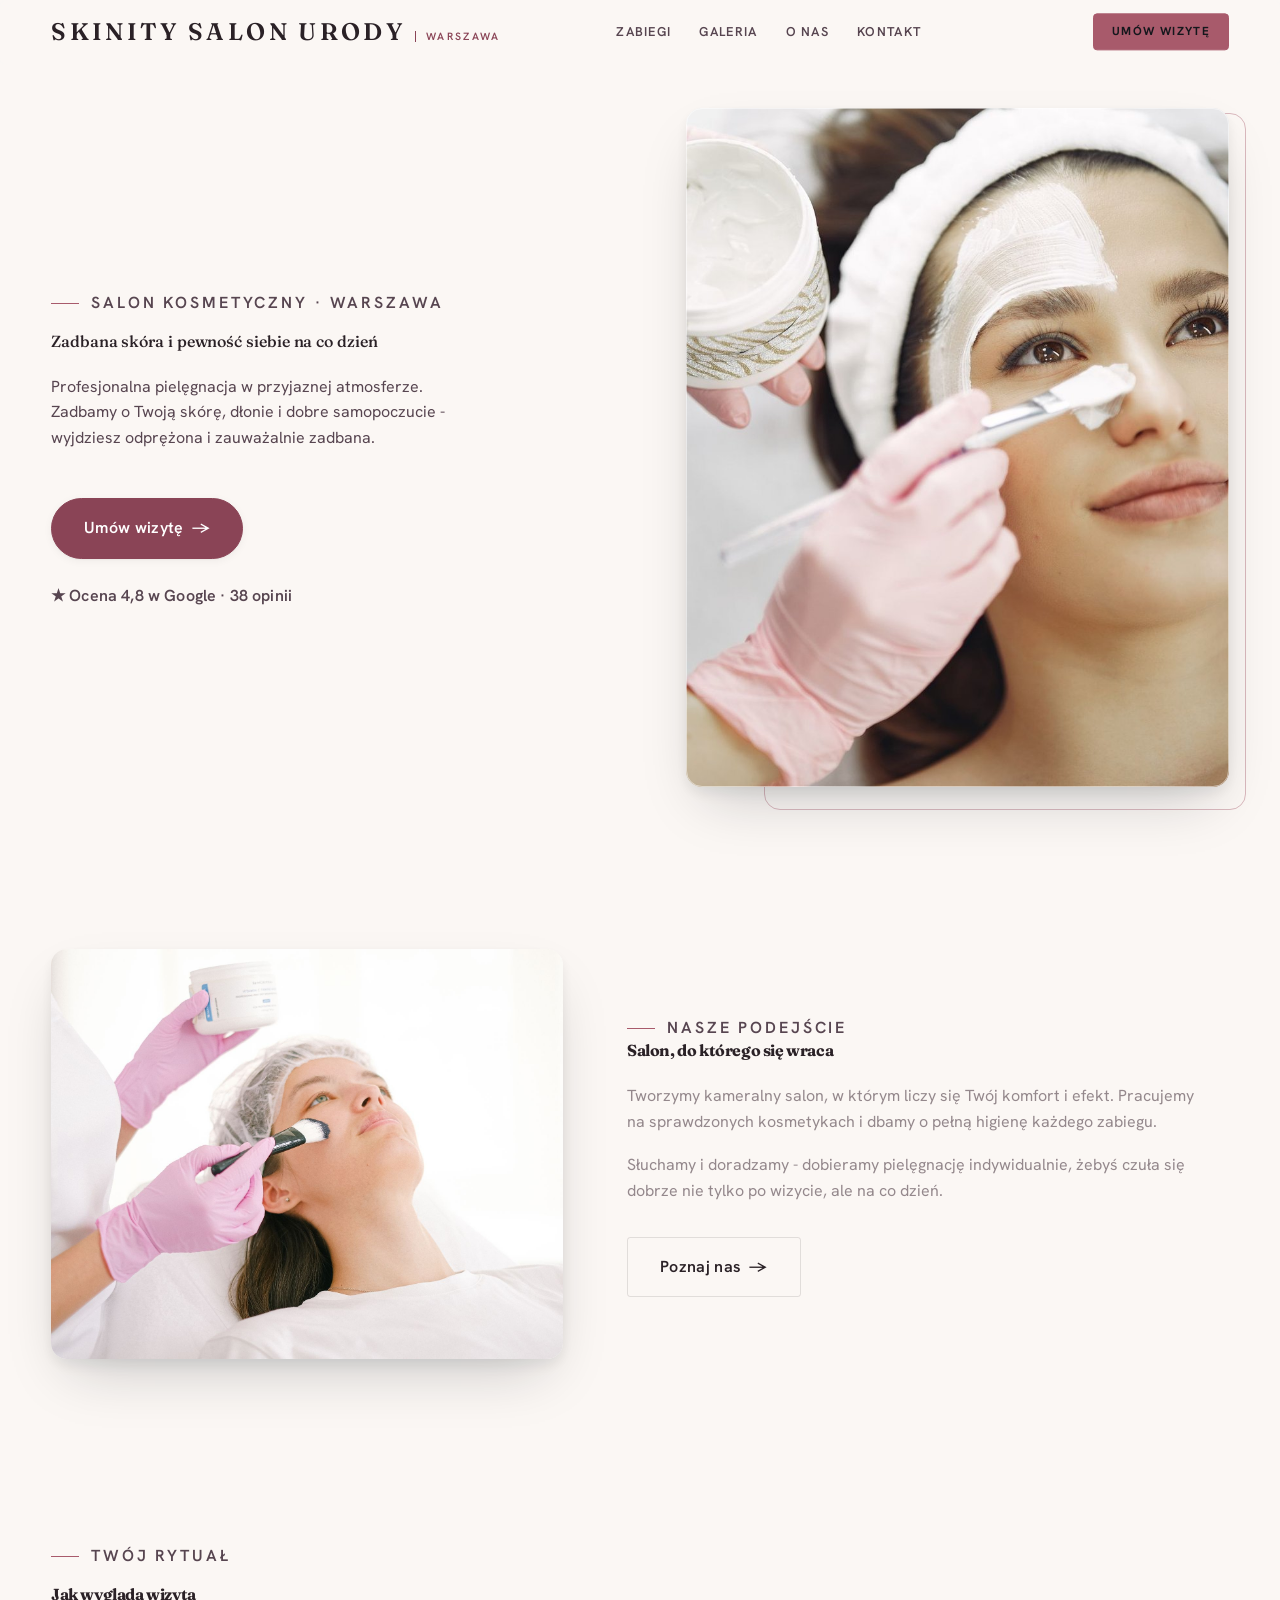
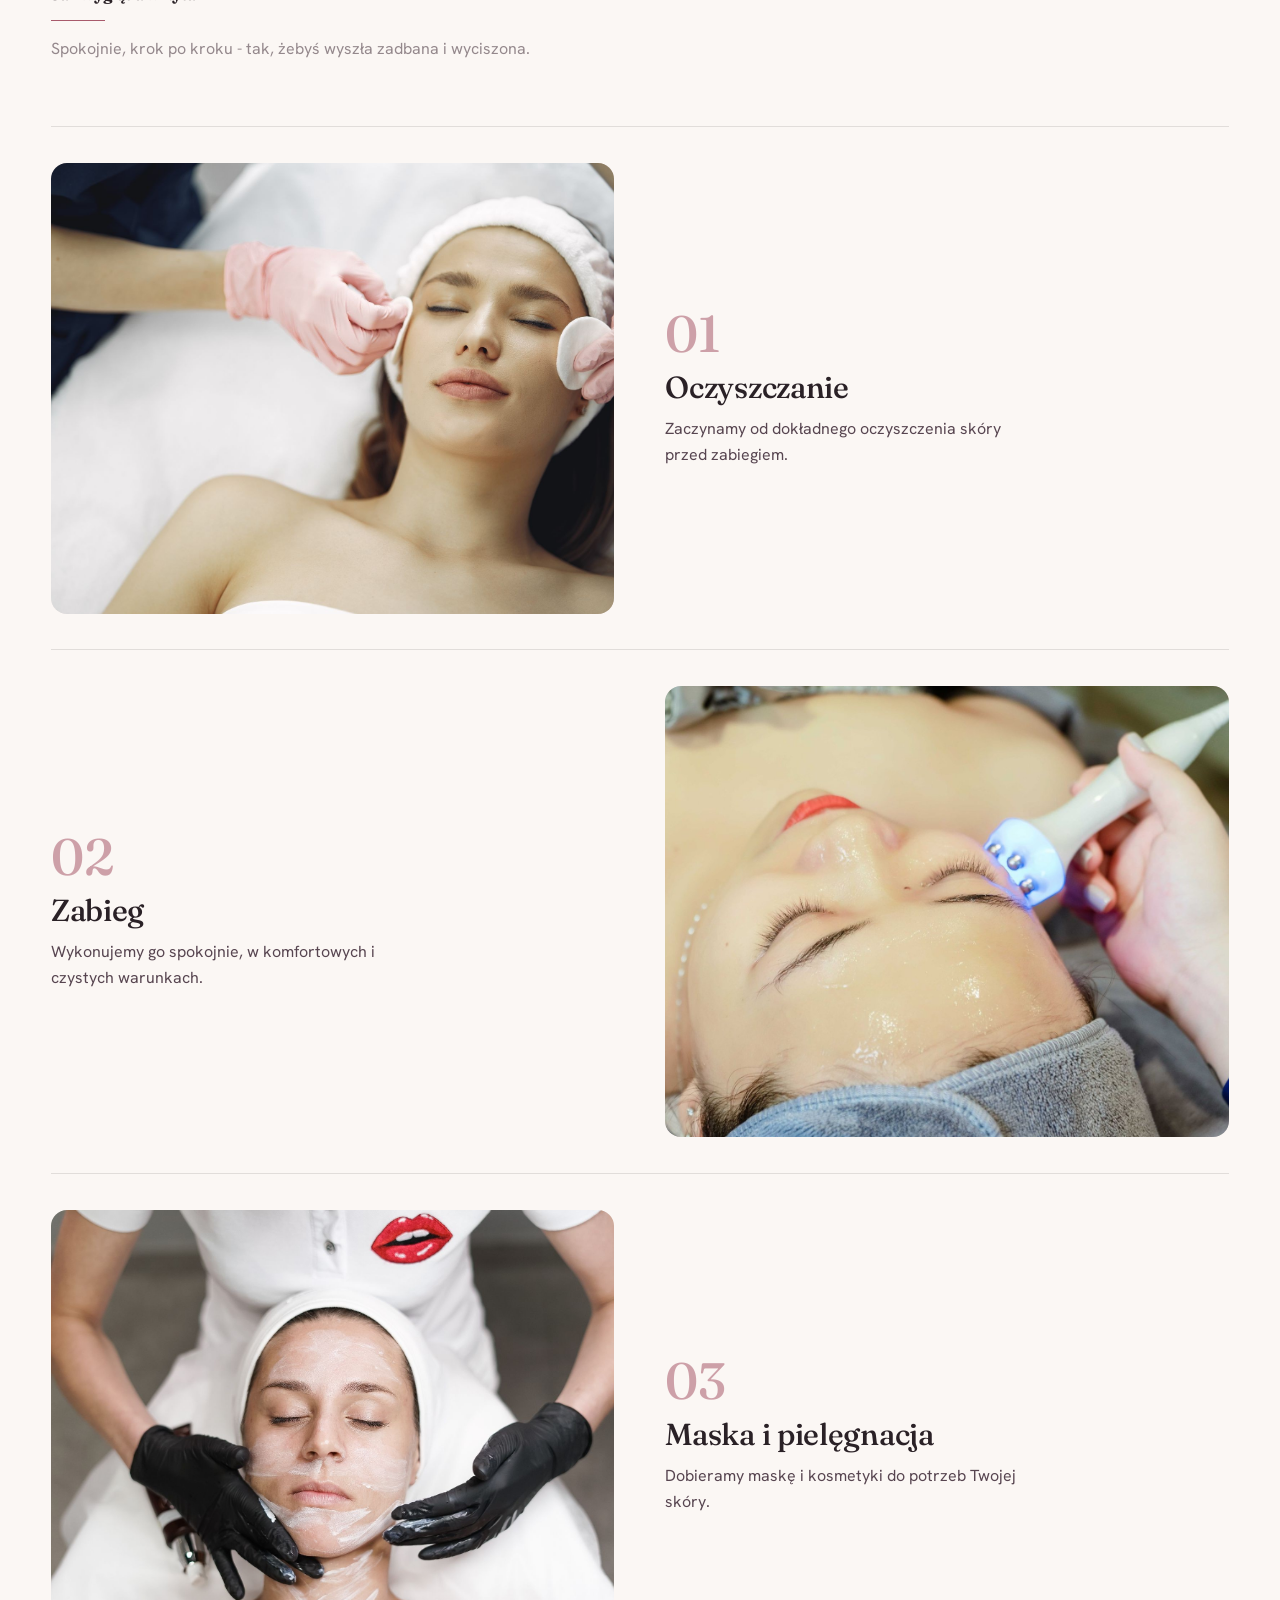
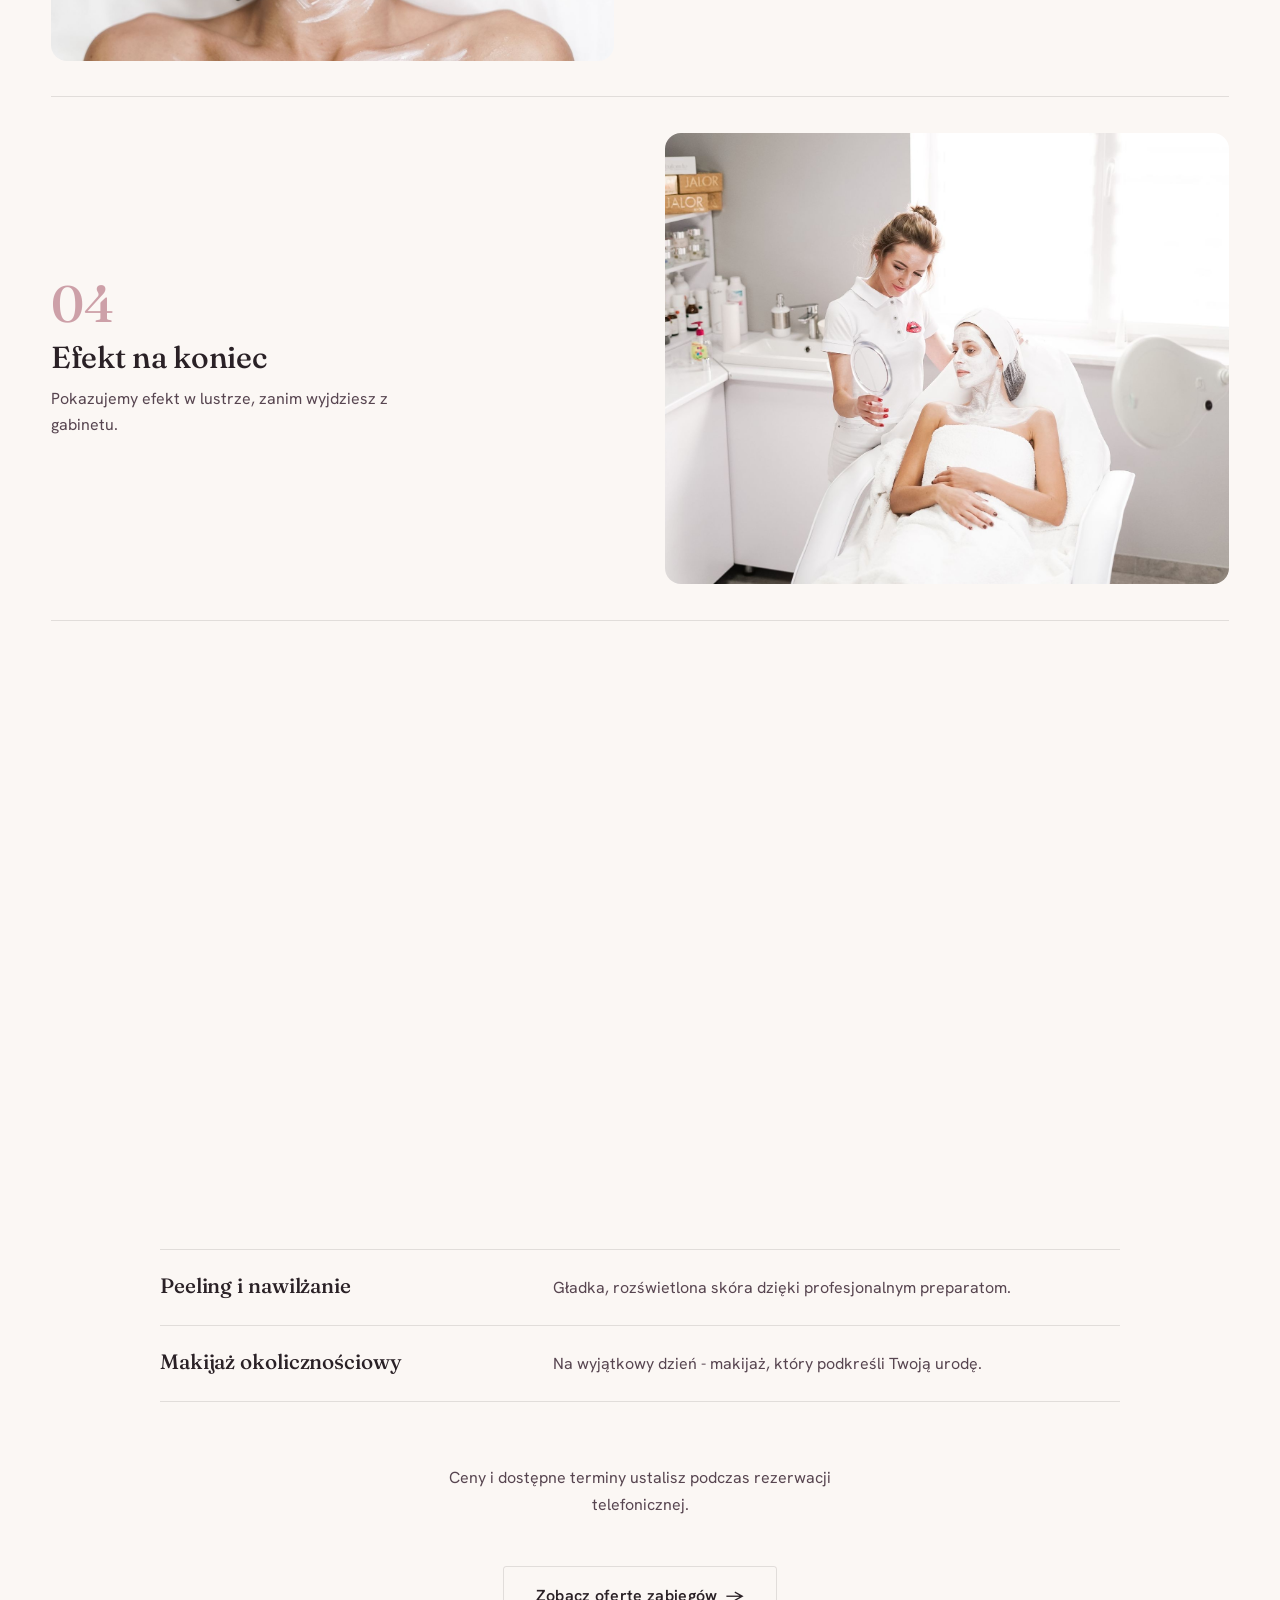
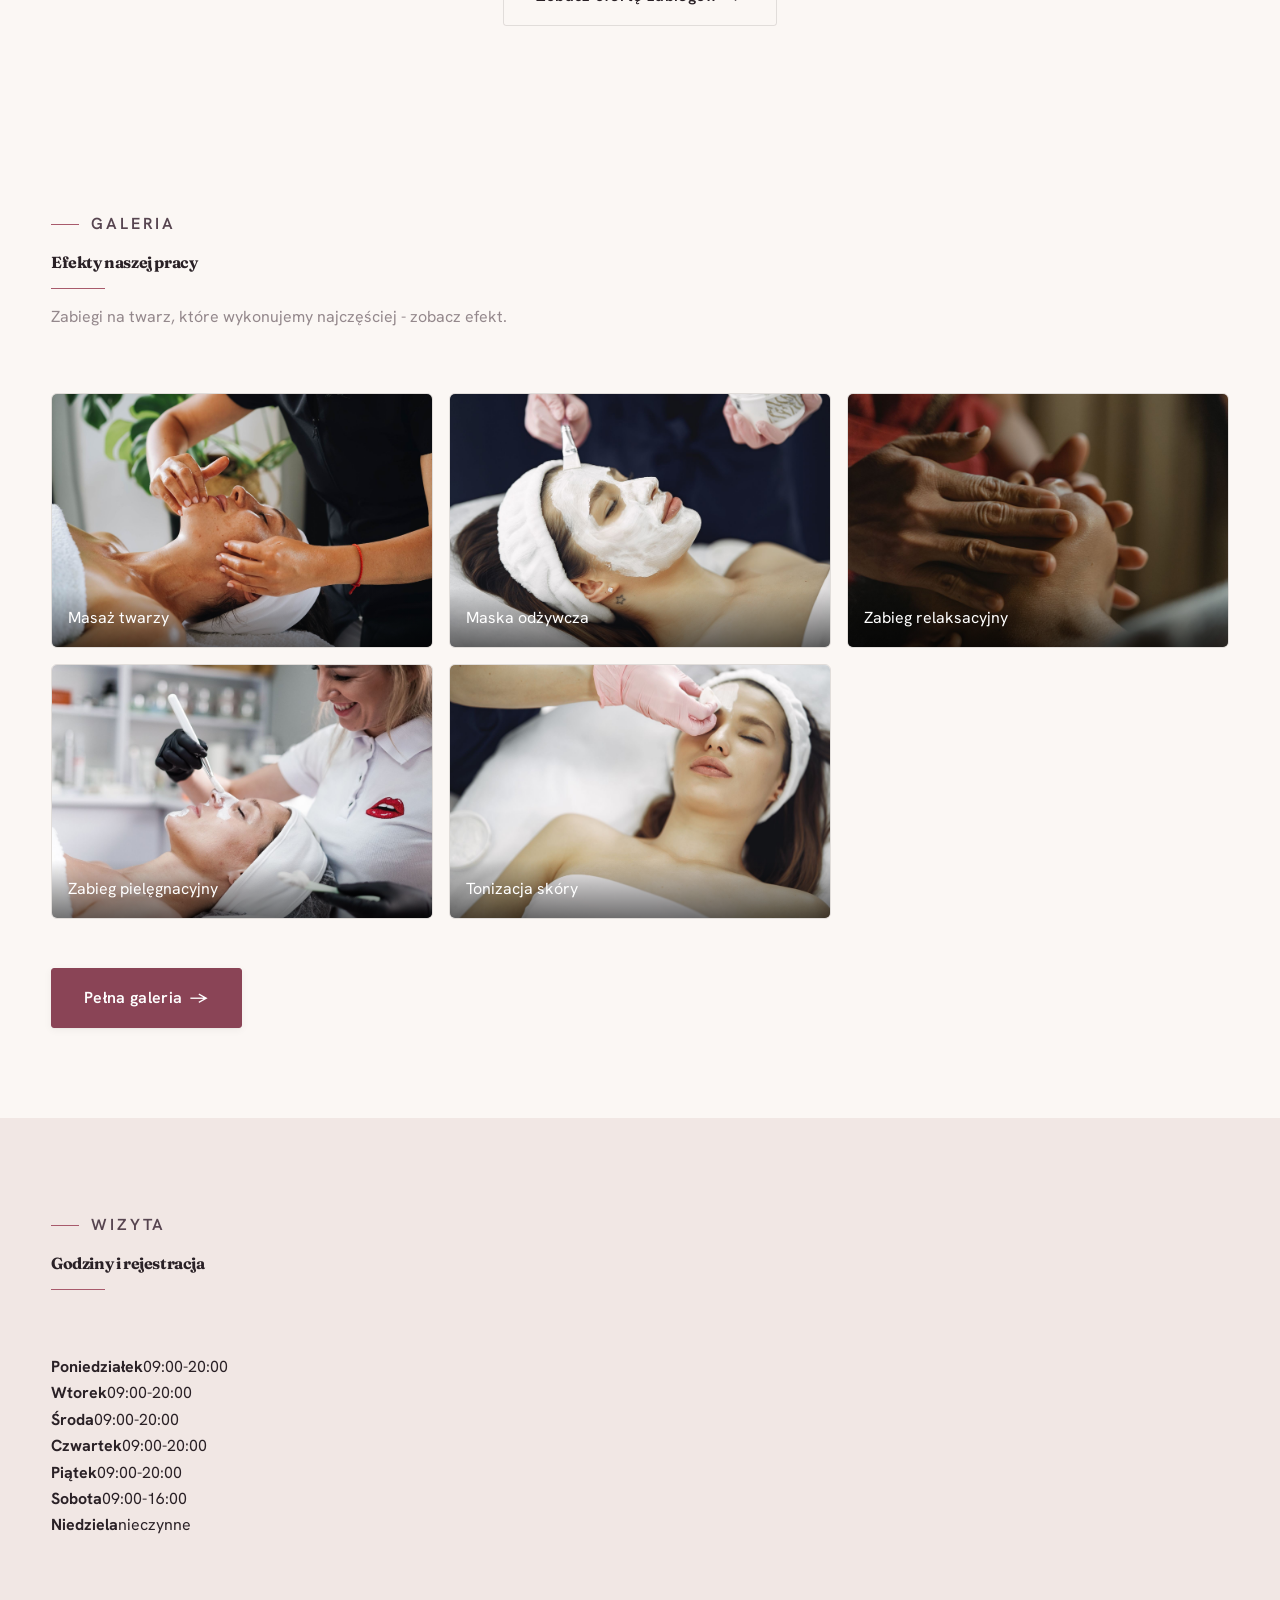
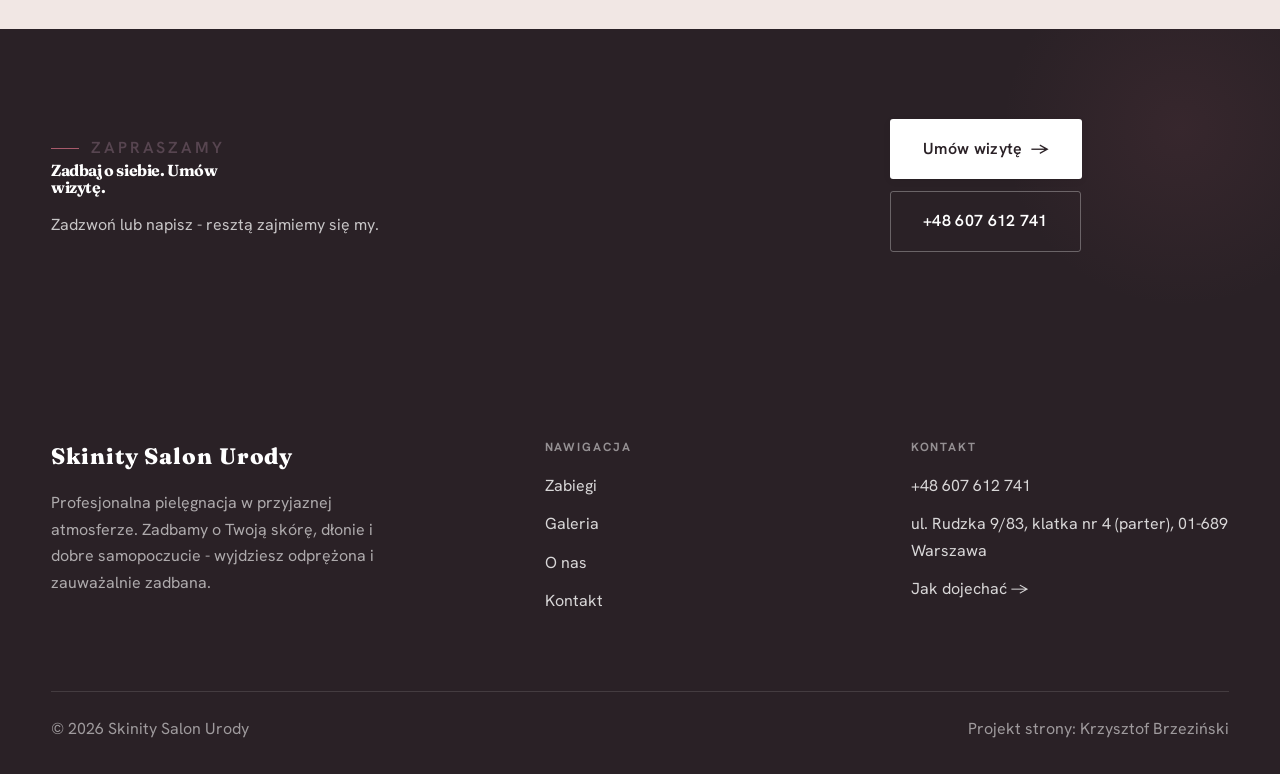
==== commit cfec502e: "Podniesienie jakosci tresci: usuniecie przeciekow z innej branzy, realne godziny/opinie/adres z Goog" ====
--- a/index.html
+++ b/index.html
@@ -30,19 +30,20 @@
   <div class="wrap">
     <div class="hs-copy reveal">
       <span class="eyebrow">Salon kosmetyczny · Warszawa</span>
-      <h1 class="hs-claim">Twoja chwila tylko dla Ciebie</h1>
+      <h1 class="hs-claim">Zadbana skóra i pewność siebie na co dzień</h1>
       <p class="hs-lead">Profesjonalna pielęgnacja w przyjaznej atmosferze. Zadbamy o Twoją skórę, dłonie i dobre samopoczucie - wyjdziesz odprężona i zauważalnie zadbana.</p>
       <a href="kontakt.html" class="btn btn-accent hs-cta">Umów wizytę <span class="arr">→</span></a>
+      <p class="hs-rating">★ Ocena 4,8 w Google · 38 opinii</p>
     </div>
     <figure class="hs-fig reveal"><img src="img/hero.jpg" alt="Skinity Salon Urody"></figure>
   </div>
 </section>
 <section>
   <div class="wrap split">
-    <div class="split-art reveal"><img src="img/g5.jpg" alt="Skinity Salon Urody" loading="lazy"></div>
+    <div class="split-art reveal"><img src="img/g1.jpg" alt="Skinity Salon Urody" loading="lazy"></div>
     <div class="split-copy reveal">
       <span class="eyebrow">Nasze podejście</span>
-      <h2>Miejsce, do którego się wraca</h2>
+      <h2>Salon, do którego się wraca</h2>
       <p class="muted">Tworzymy kameralny salon, w którym liczy się Twój komfort i efekt. Pracujemy na sprawdzonych kosmetykach i dbamy o pełną higienę każdego zabiegu.</p>
       <p class="muted">Słuchamy i doradzamy - dobieramy pielęgnację indywidualnie, żebyś czuła się dobrze nie tylko po wizycie, ale na co dzień.</p>
       <a href="o-nas.html" class="btn btn-ghost">Poznaj nas <span class="arr">→</span></a>
@@ -58,20 +59,20 @@
     </div>
     <div class="ryt-list">
       <div class="ryt-row reveal">
-        <figure class="ryt-fig"><img src="img/g6.jpg" alt="Konsultacja" loading="lazy"></figure>
-        <div class="ryt-copy"><span class="ryt-no">01</span><h3>Konsultacja</h3><p>Rozmawiamy o Twoich potrzebach i razem dobieramy zabieg.</p></div>
+        <figure class="ryt-fig"><img src="img/g7.jpg" alt="Oczyszczanie skóry" loading="lazy"></figure>
+        <div class="ryt-copy"><span class="ryt-no">01</span><h3>Oczyszczanie</h3><p>Zaczynamy od dokładnego oczyszczenia skóry przed zabiegiem.</p></div>
       </div>
       <div class="ryt-row reveal">
-        <figure class="ryt-fig"><img src="img/g7.jpg" alt="Zabieg" loading="lazy"></figure>
+        <figure class="ryt-fig"><img src="img/g9.jpg" alt="Zabieg z użyciem urządzenia" loading="lazy"></figure>
         <div class="ryt-copy"><span class="ryt-no">02</span><h3>Zabieg</h3><p>Wykonujemy go spokojnie, w komfortowych i czystych warunkach.</p></div>
       </div>
       <div class="ryt-row reveal">
-        <figure class="ryt-fig"><img src="img/g8.jpg" alt="Chwila relaksu" loading="lazy"></figure>
-        <div class="ryt-copy"><span class="ryt-no">03</span><h3>Chwila relaksu</h3><p>Dajemy Ci czas na wyciszenie - bez pośpiechu i bez presji.</p></div>
+        <figure class="ryt-fig"><img src="img/g4.jpg" alt="Maska i pielęgnacja" loading="lazy"></figure>
+        <div class="ryt-copy"><span class="ryt-no">03</span><h3>Maska i pielęgnacja</h3><p>Dobieramy maskę i kosmetyki do potrzeb Twojej skóry.</p></div>
       </div>
       <div class="ryt-row reveal">
-        <figure class="ryt-fig"><img src="img/g9.jpg" alt="Pielęgnacja po wizycie" loading="lazy"></figure>
-        <div class="ryt-copy"><span class="ryt-no">04</span><h3>Pielęgnacja po wizycie</h3><p>Podpowiadamy, jak zadbać o efekt w domu, żeby utrzymał się dłużej.</p></div>
+        <figure class="ryt-fig"><img src="img/g10.jpg" alt="Efekt po zabiegu" loading="lazy"></figure>
+        <div class="ryt-copy"><span class="ryt-no">04</span><h3>Efekt na koniec</h3><p>Pokazujemy efekt w lustrze, zanim wyjdziesz z gabinetu.</p></div>
       </div>
     </div>
   </div>
@@ -83,30 +84,30 @@
       <h2>Nasze zabiegi</h2>
     </div>
     <div class="cennik">
-      <div class="cennik-row reveal"><div class="cn-name"><h3>Pielęgnacja twarzy</h3></div><div class="cn-desc">Oczyszczanie, nawilżanie i odżywienie skóry dobrane indywidualnie do jej potrzeb.</div></div>
-      <div class="cennik-row reveal"><div class="cn-name"><h3>Oczyszczanie skóry</h3></div><div class="cn-desc">Dogłębne oczyszczenie i odświeżenie cery, które przywraca jej blask.</div></div>
-      <div class="cennik-row reveal"><div class="cn-name"><h3>Peelingi i regeneracja</h3></div><div class="cn-desc">Wygładzenie, odnowa i równy koloryt - skóra wygląda na zdrowszą i wypoczętą.</div></div>
-      <div class="cennik-row reveal"><div class="cn-name"><h3>Zabiegi przeciwstarzeniowe</h3></div><div class="cn-desc">Ujędrnienie i poprawa kondycji skóry dojrzałej, z naturalnym efektem.</div></div>
-      <div class="cennik-row reveal"><div class="cn-name"><h3>Stylizacja brwi i rzęs</h3></div><div class="cn-desc">Regulacja, laminacja i podkreślenie naturalnego spojrzenia.</div></div>
-      <div class="cennik-row reveal"><div class="cn-name"><h3>Depilacja</h3></div><div class="cn-desc">Gładka, zadbana skóra na dłużej, w komfortowych i higienicznych warunkach.</div></div>
+      <div class="cennik-row reveal"><div class="cn-name"><h3>Manicure hybrydowy</h3></div><div class="cn-desc">Trwały, zadbany efekt na tygodnie. Pełna higiena i bogata paleta kolorów.</div></div>
+      <div class="cennik-row reveal"><div class="cn-name"><h3>Pedicure</h3></div><div class="cn-desc">Pielęgnacja i regeneracja stóp - komfort i estetyka przez cały rok.</div></div>
+      <div class="cennik-row reveal"><div class="cn-name"><h3>Pielęgnacja twarzy</h3></div><div class="cn-desc">Oczyszczanie, nawilżanie i odżywienie skóry dobrane do jej potrzeb.</div></div>
+      <div class="cennik-row reveal"><div class="cn-name"><h3>Stylizacja brwi i rzęs</h3></div><div class="cn-desc">Naturalne podkreślenie spojrzenia - regulacja, henna, laminacja.</div></div>
+      <div class="cennik-row reveal"><div class="cn-name"><h3>Peeling i nawilżanie</h3></div><div class="cn-desc">Gładka, rozświetlona skóra dzięki profesjonalnym preparatom.</div></div>
+      <div class="cennik-row reveal"><div class="cn-name"><h3>Makijaż okolicznościowy</h3></div><div class="cn-desc">Na wyjątkowy dzień - makijaż, który podkreśli Twoją urodę.</div></div>
     </div>
-    <p class="menu-note">Pełen cennik i dostępne terminy ustalisz przy rezerwacji - online lub telefonicznie.</p>
+    <p class="menu-note">Ceny i dostępne terminy ustalisz podczas rezerwacji telefonicznej.</p>
     <div style="text-align:center;margin-top:var(--space-7)" class="reveal"><a href="oferta.html" class="btn btn-ghost">Zobacz ofertę zabiegów <span class="arr">→</span></a></div>
   </div>
 </section>
 <section>
   <div class="wrap">
     <div class="head reveal">
-      <span class="eyebrow">Realizacje</span>
-      <h2>Nasze realizacje</h2>
-      <p>Efekty, które mówią same za siebie.</p>
+      <span class="eyebrow">Galeria</span>
+      <h2>Efekty naszej pracy</h2>
+      <p>Zabiegi na twarz, które wykonujemy najczęściej - zobacz efekt.</p>
     </div>
     <div class="gallery-masonry">
-      <figure class="m-tile reveal"><img src="img/g5.jpg" alt="Manicure" loading="lazy"><div class="cap">Manicure</div></figure>
-      <figure class="m-tile reveal"><img src="img/g6.jpg" alt="Pielęgnacja twarzy" loading="lazy"><div class="cap">Pielęgnacja twarzy</div></figure>
-      <figure class="m-tile reveal"><img src="img/g7.jpg" alt="Stylizacja brwi" loading="lazy"><div class="cap">Stylizacja brwi</div></figure>
-      <figure class="m-tile reveal"><img src="img/g8.jpg" alt="Wnętrze salonu" loading="lazy"><div class="cap">Wnętrze salonu</div></figure>
-      <figure class="m-tile reveal"><img src="img/g9.jpg" alt="Nasz salon" loading="lazy"><div class="cap">Nasz salon</div></figure>
+      <figure class="m-tile reveal"><img src="img/g3.jpg" alt="Masaż twarzy" loading="lazy"><div class="cap">Masaż twarzy</div></figure>
+      <figure class="m-tile reveal"><img src="img/g6.jpg" alt="Zabieg pielęgnacyjny" loading="lazy"><div class="cap">Zabieg pielęgnacyjny</div></figure>
+      <figure class="m-tile reveal"><img src="img/g8.jpg" alt="Maska odżywcza" loading="lazy"><div class="cap">Maska odżywcza</div></figure>
+      <figure class="m-tile reveal"><img src="img/g12.jpg" alt="Tonizacja skóry" loading="lazy"><div class="cap">Tonizacja skóry</div></figure>
+      <figure class="m-tile reveal"><img src="img/g14.jpg" alt="Zabieg relaksacyjny" loading="lazy"><div class="cap">Zabieg relaksacyjny</div></figure>
     </div>
     <div style="margin-top:var(--space-7)" class="reveal"><a href="realizacje.html" class="btn btn-accent">Pełna galeria <span class="arr">→</span></a></div>
   </div>
@@ -117,15 +118,23 @@
       <span class="eyebrow">Wizyta</span>
       <h2>Godziny i rejestracja</h2>
     </div>
-    <p class="reveal" style="color:var(--muted);max-width:48ch">Umów wizytę telefonicznie lub przez WhatsApp. Najlepiej zadzwoń, by umówić wizytę: <a href="tel:+48607612741" style="color:var(--accent);font-weight:600">+48 607 612 741</a>.</p>
+    <div class="godz reveal">
+      <div class="godz-row"><b>Poniedziałek</b><span>09:00-20:00</span></div>
+      <div class="godz-row"><b>Wtorek</b><span>09:00-20:00</span></div>
+      <div class="godz-row"><b>Środa</b><span>09:00-20:00</span></div>
+      <div class="godz-row"><b>Czwartek</b><span>09:00-20:00</span></div>
+      <div class="godz-row"><b>Piątek</b><span>09:00-20:00</span></div>
+      <div class="godz-row"><b>Sobota</b><span>09:00-16:00</span></div>
+      <div class="godz-row"><b>Niedziela</b><span>nieczynne</span></div>
+    </div>
   </div>
 </section>
 <section class="cta">
   <div class="wrap">
     <div class="reveal">
-      <span class="eyebrow">Współpraca</span>
+      <span class="eyebrow">Zapraszamy</span>
       <h2>Zadbaj o siebie. Umów wizytę.</h2>
-      <p>Wybierz dogodny termin online lub zadzwoń - resztą zajmiemy się my.</p>
+      <p>Zadzwoń lub napisz - resztą zajmiemy się my.</p>
     </div>
     <div class="cta-actions reveal">
       <a href="kontakt.html" class="btn btn-light">Umów wizytę <span class="arr">→</span></a>
@@ -151,7 +160,8 @@
       <div class="foot-col">
         <h4>Kontakt</h4>
         <a href="tel:+48607612741">+48 607 612 741</a>
-        <p>Warszawa</p>
+        <p>ul. Rudzka 9/83, klatka nr 4 (parter), 01-689 Warszawa</p>
+        <a href="https://maps.google.com/?cid=563069373959085023&g_mp=CiVnb29nbGUubWFwcy5wbGFjZXMudjEuUGxhY2VzLkdldFBsYWNlEAIYBCAA" target="_blank" rel="noopener">Jak dojechać →</a>
       </div>
     </div>
     <div class="foot-bot">
--- a/assets/styles.css
+++ b/assets/styles.css
@@ -583,15 +583,17 @@
 [style*="about.jpg"]{background-position:68% 52%}
 img[src$="/g2.jpg"]{object-position:38% 50%}
 [style*="g2.jpg"]{background-position:38% 50%}
-img[src$="/g3.jpg"]{object-position:33% 50%}
-[style*="g3.jpg"]{background-position:33% 50%}
-img[src$="/g4.jpg"]{object-position:62% 50%}
-[style*="g4.jpg"]{background-position:62% 50%}
-img[src$="/g6.jpg"]{object-position:58% 45%}
-[style*="g6.jpg"]{background-position:58% 45%}
+img[src$="/g3.jpg"]{object-position:38% 50%}
+[style*="g3.jpg"]{background-position:38% 50%}
+img[src$="/g6.jpg"]{object-position:38% 50%}
+[style*="g6.jpg"]{background-position:38% 50%}
+img[src$="/g7.jpg"]{object-position:63% 45%}
+[style*="g7.jpg"]{background-position:63% 45%}
+img[src$="/g8.jpg"]{object-position:38% 50%}
+[style*="g8.jpg"]{background-position:38% 50%}
 img[src$="/g9.jpg"]{object-position:63% 52%}
 [style*="g9.jpg"]{background-position:63% 52%}
-img[src$="/g12.jpg"]{object-position:58% 52%}
-[style*="g12.jpg"]{background-position:58% 52%}
-img[src$="/g14.jpg"]{object-position:33% 50%}
-[style*="g14.jpg"]{background-position:33% 50%}
+img[src$="/g11.jpg"]{object-position:63% 45%}
+[style*="g11.jpg"]{background-position:63% 45%}
+img[src$="/g12.jpg"]{object-position:67% 50%}
+[style*="g12.jpg"]{background-position:67% 50%}
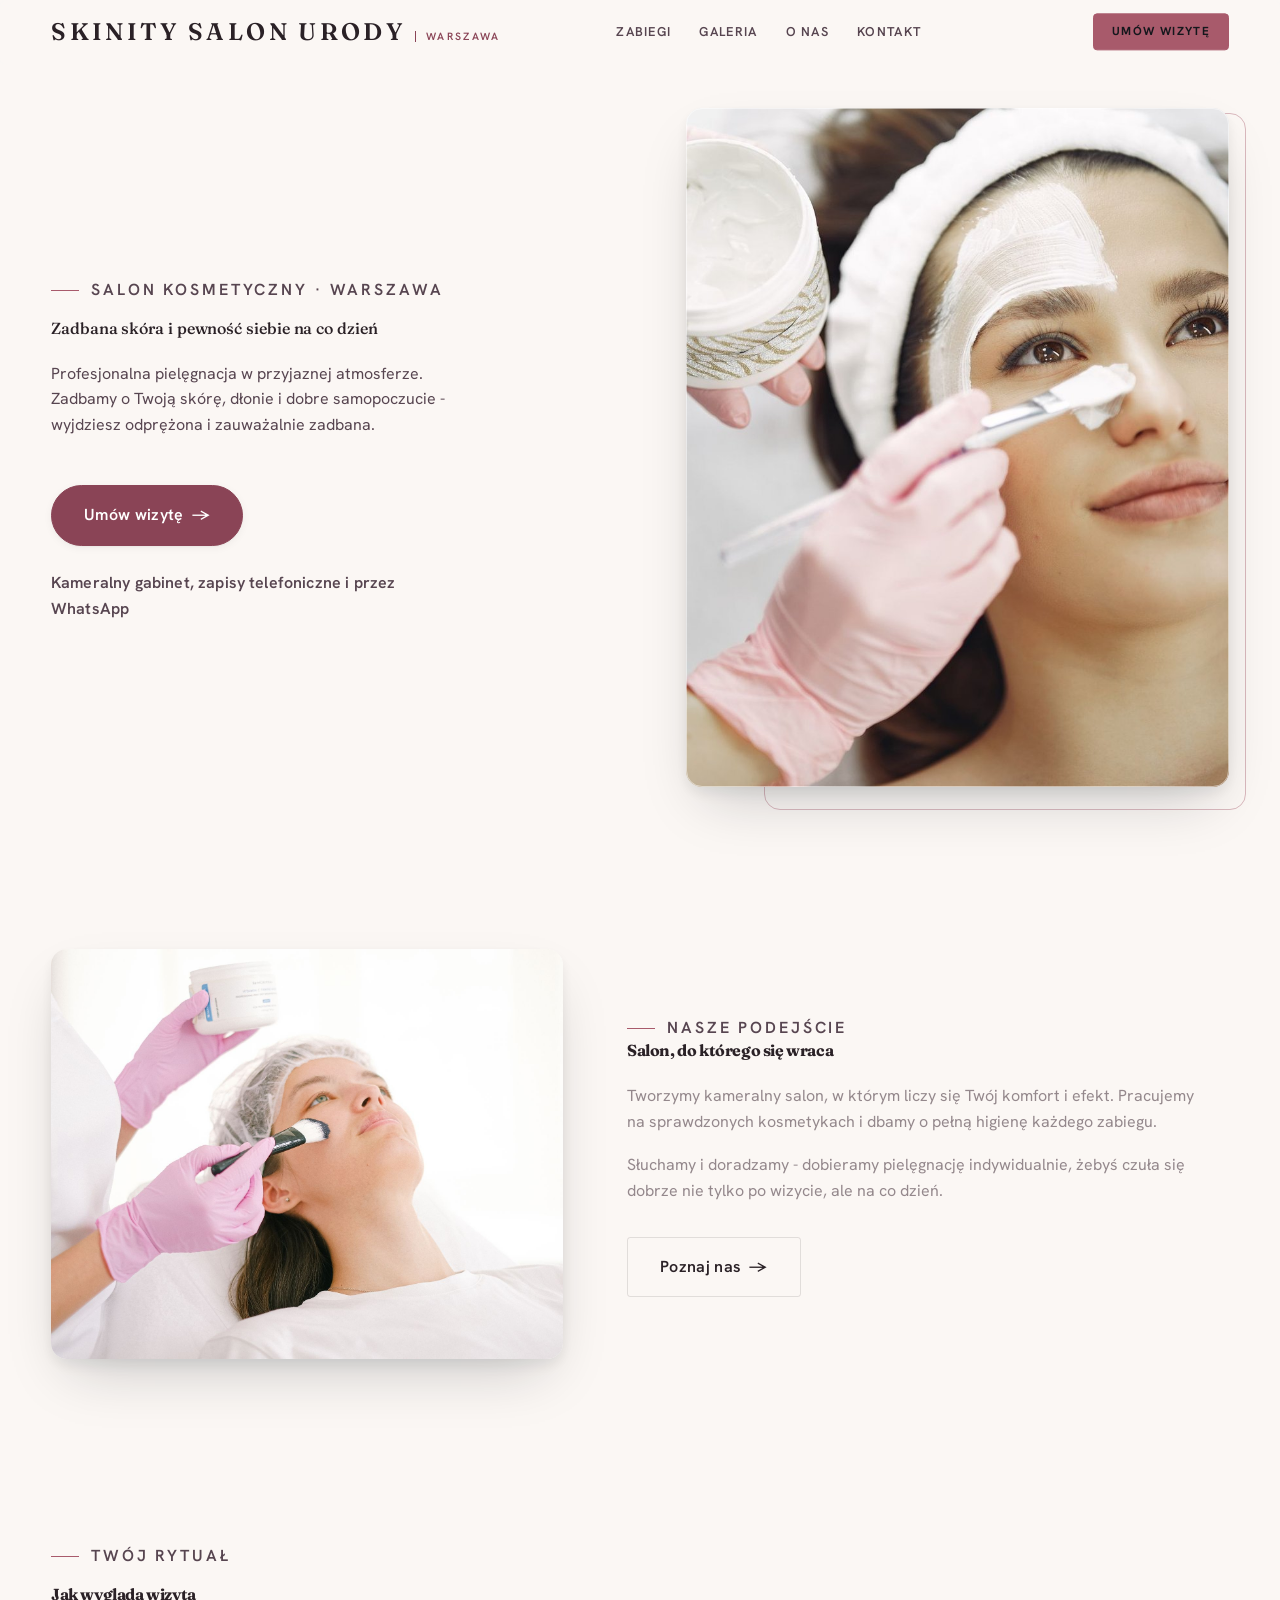
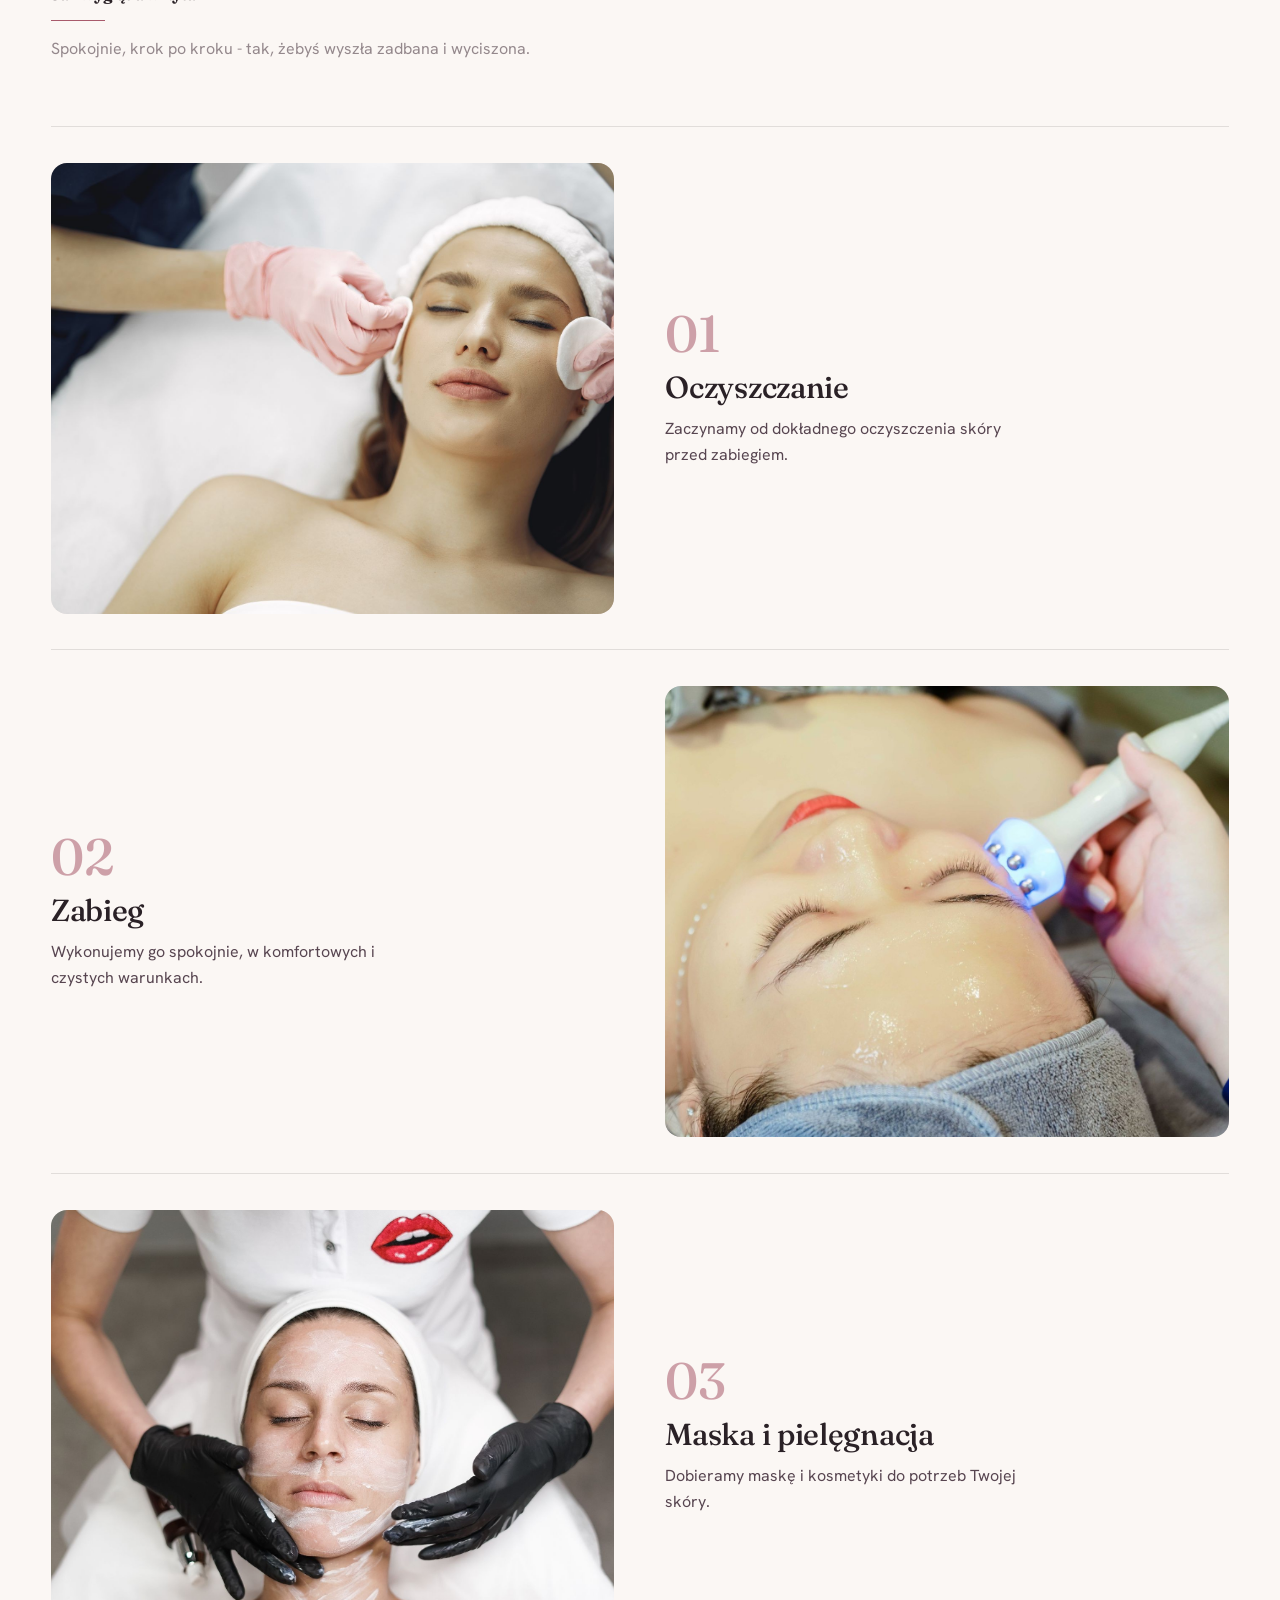
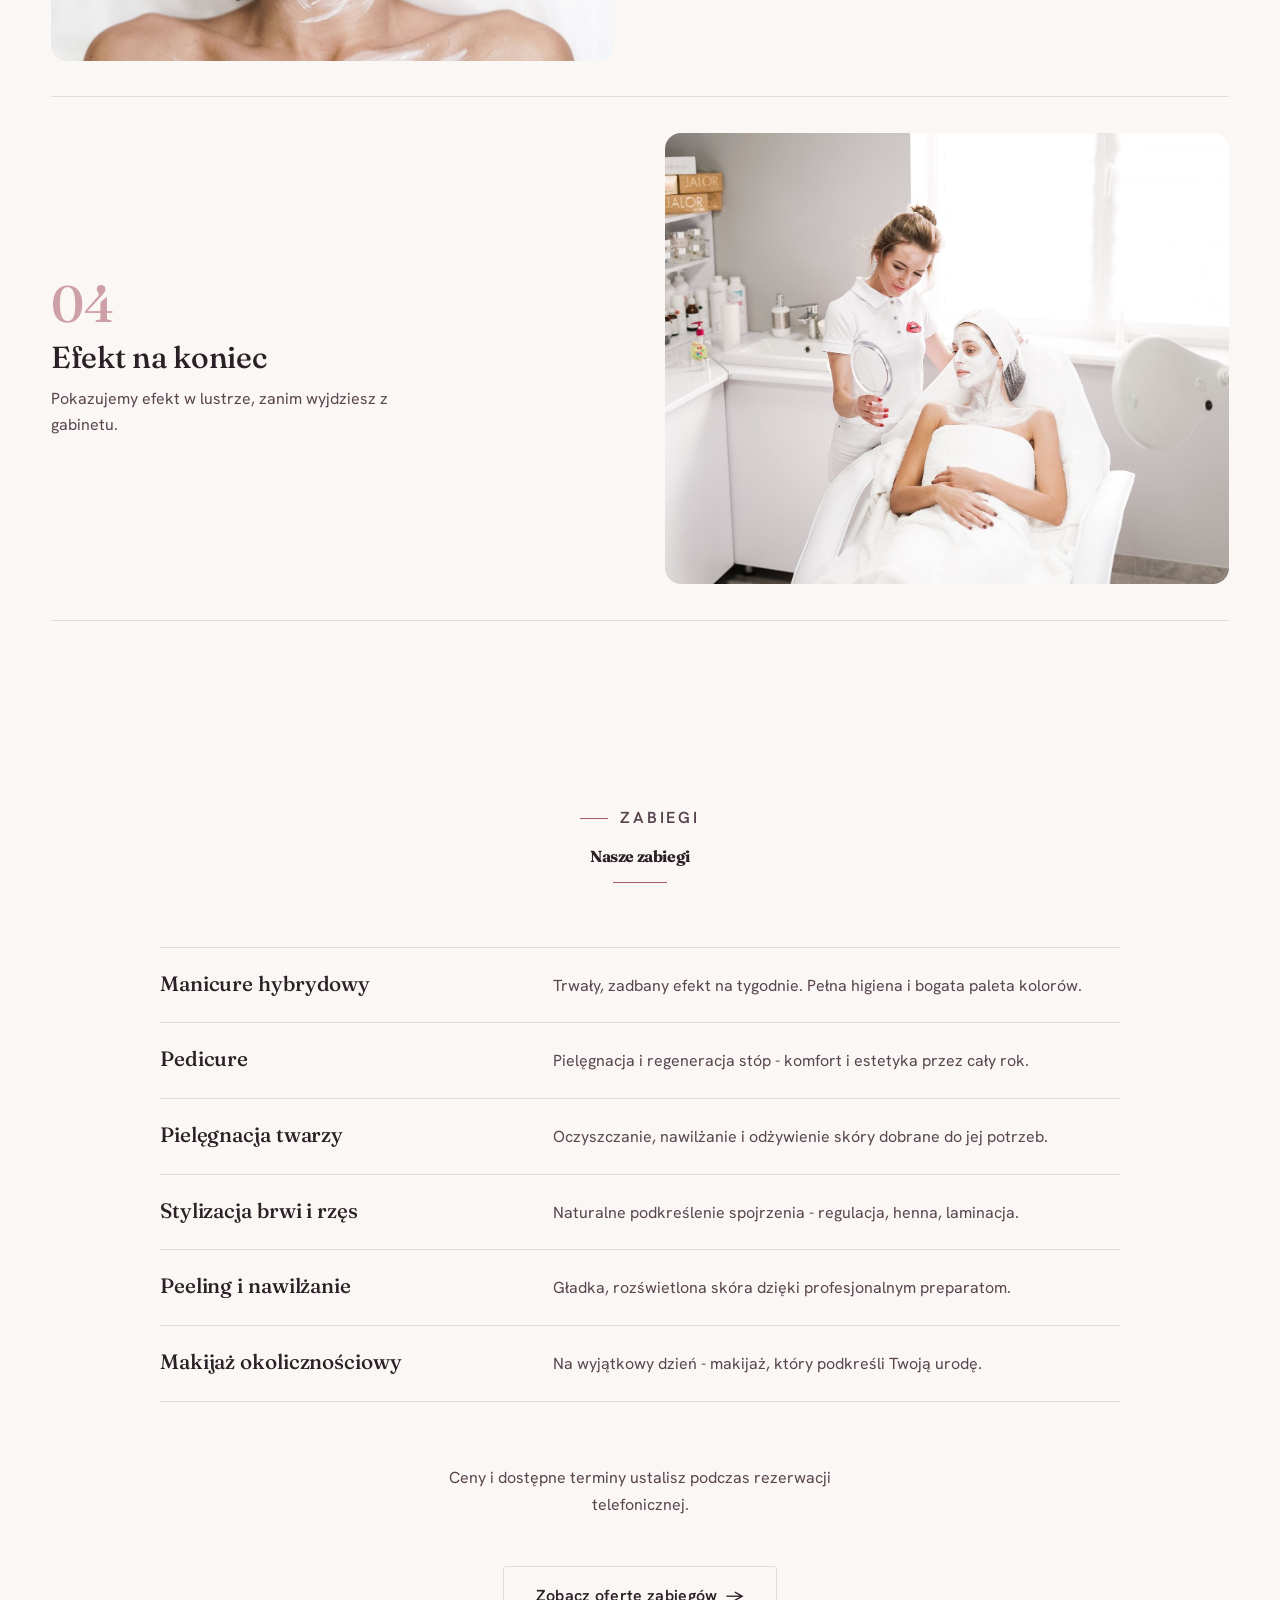
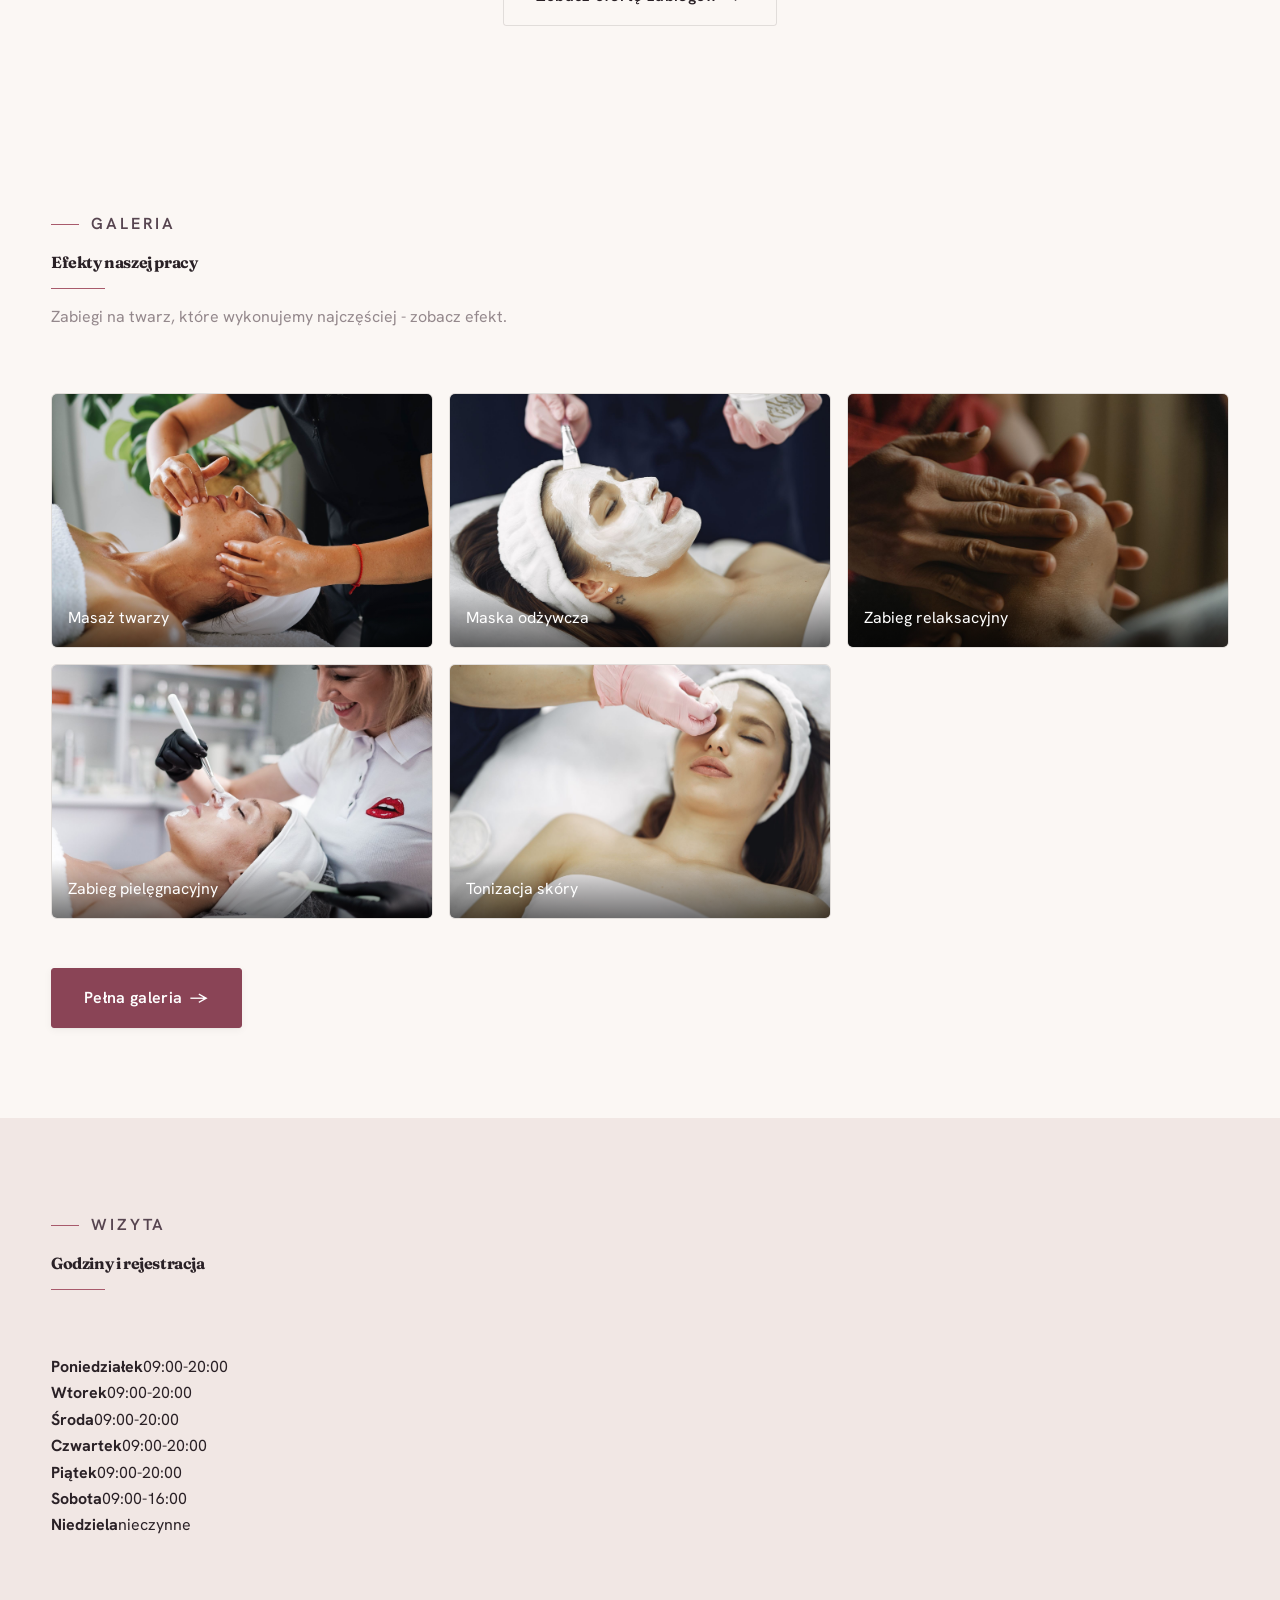
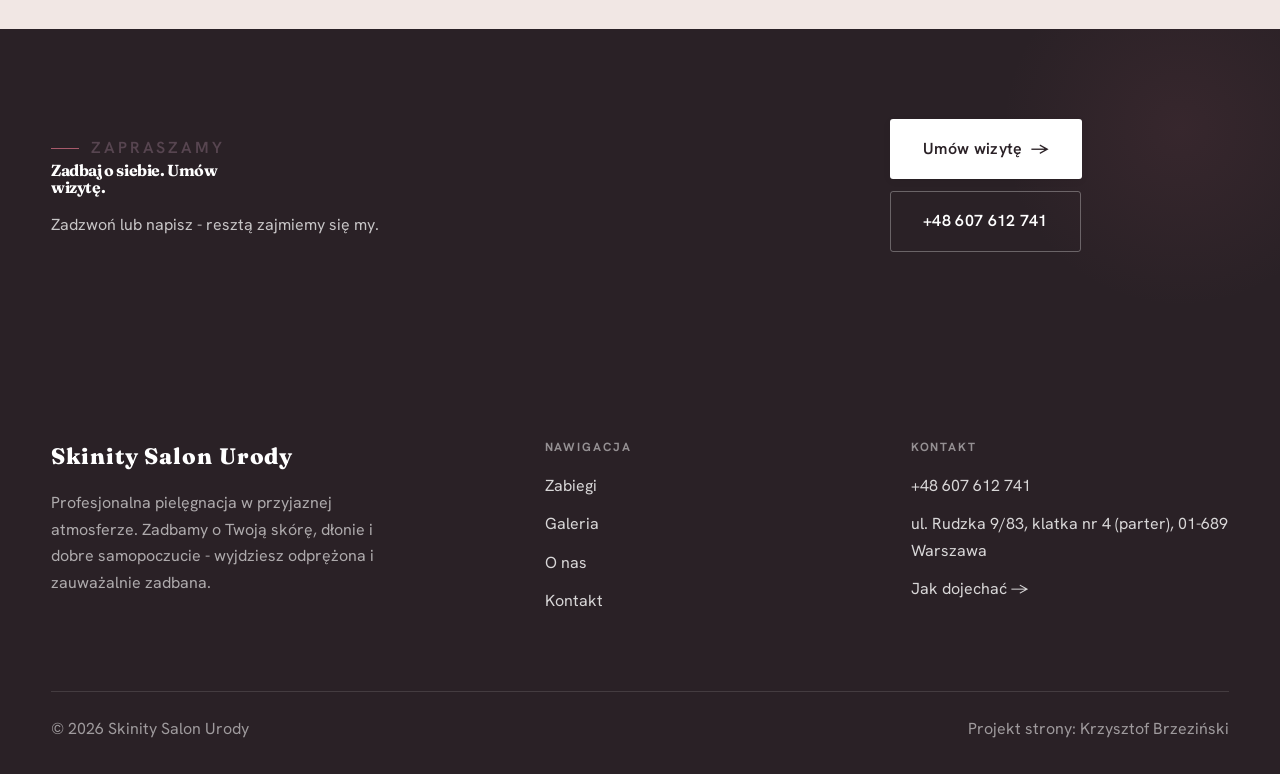
==== commit c685d17f: "Dalsza poprawa jakosci: usuniecie blednie dopasowanych danych Google (ocena/opinie/CID nalezaly do i" ====
--- a/index.html
+++ b/index.html
@@ -33,7 +33,7 @@
       <h1 class="hs-claim">Zadbana skóra i pewność siebie na co dzień</h1>
       <p class="hs-lead">Profesjonalna pielęgnacja w przyjaznej atmosferze. Zadbamy o Twoją skórę, dłonie i dobre samopoczucie - wyjdziesz odprężona i zauważalnie zadbana.</p>
       <a href="kontakt.html" class="btn btn-accent hs-cta">Umów wizytę <span class="arr">→</span></a>
-      <p class="hs-rating">★ Ocena 4,8 w Google · 38 opinii</p>
+      <p class="hs-rating">Kameralny gabinet, zapisy telefoniczne i przez WhatsApp</p>
     </div>
     <figure class="hs-fig reveal"><img src="img/hero.jpg" alt="Skinity Salon Urody"></figure>
   </div>
@@ -161,7 +161,7 @@
         <h4>Kontakt</h4>
         <a href="tel:+48607612741">+48 607 612 741</a>
         <p>ul. Rudzka 9/83, klatka nr 4 (parter), 01-689 Warszawa</p>
-        <a href="https://maps.google.com/?cid=563069373959085023&g_mp=CiVnb29nbGUubWFwcy5wbGFjZXMudjEuUGxhY2VzLkdldFBsYWNlEAIYBCAA" target="_blank" rel="noopener">Jak dojechać →</a>
+        <a href="https://www.google.com/maps/search/?api=1&query=Skinity+Salon+Urody+Rudzka+9%2F83+Warszawa" target="_blank" rel="noopener">Jak dojechać →</a>
       </div>
     </div>
     <div class="foot-bot">
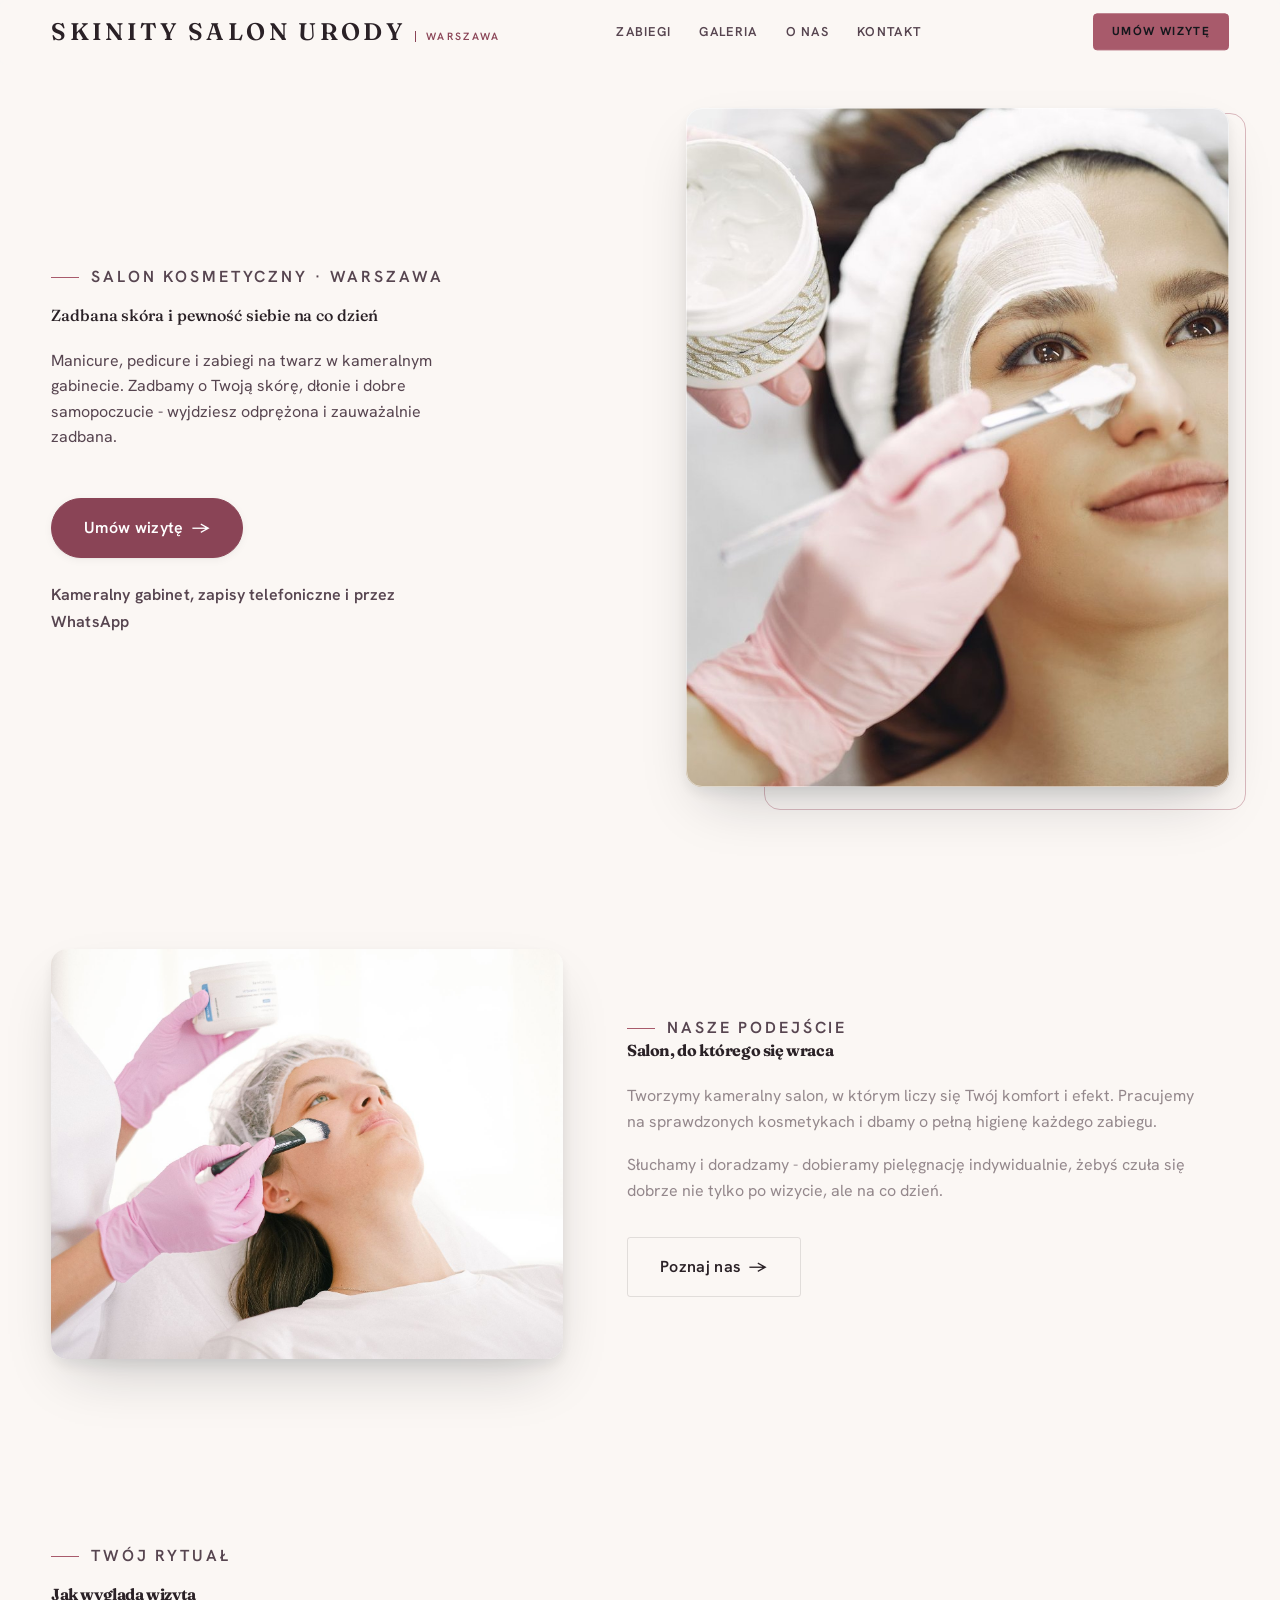
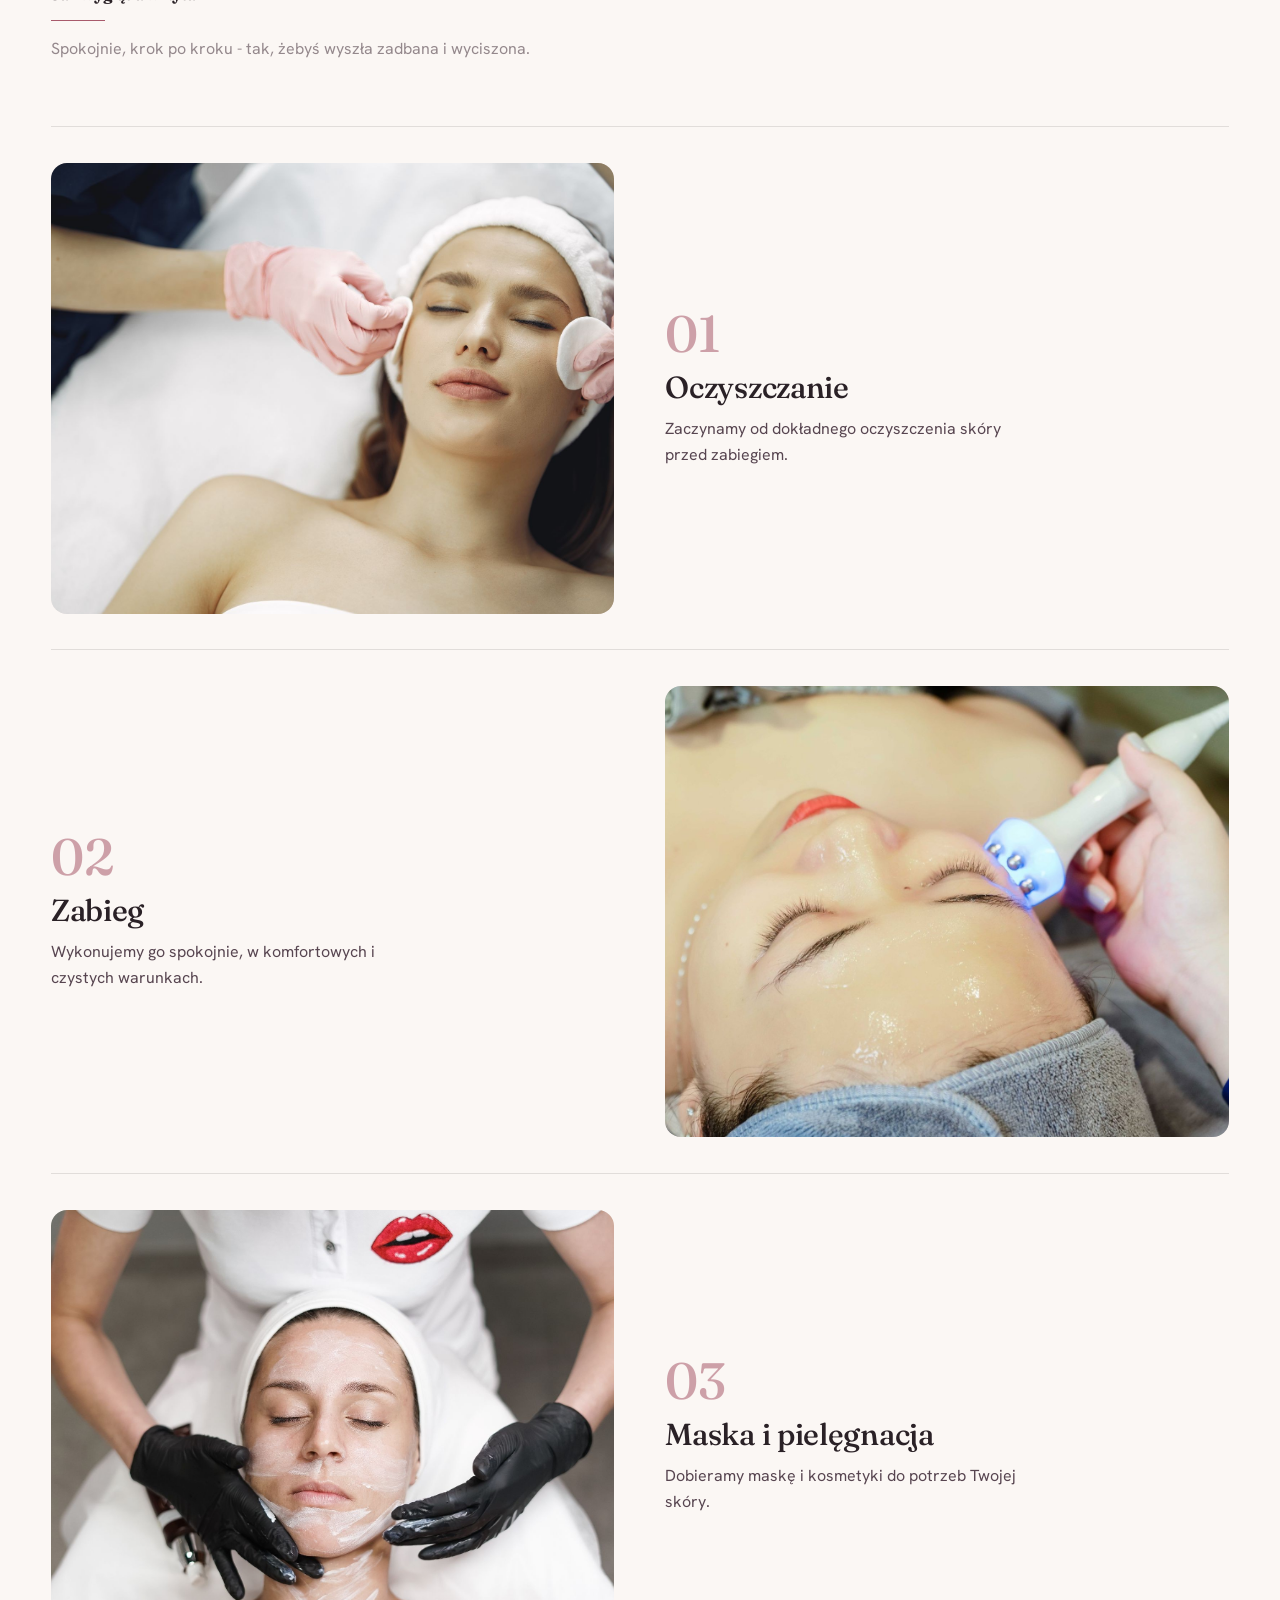
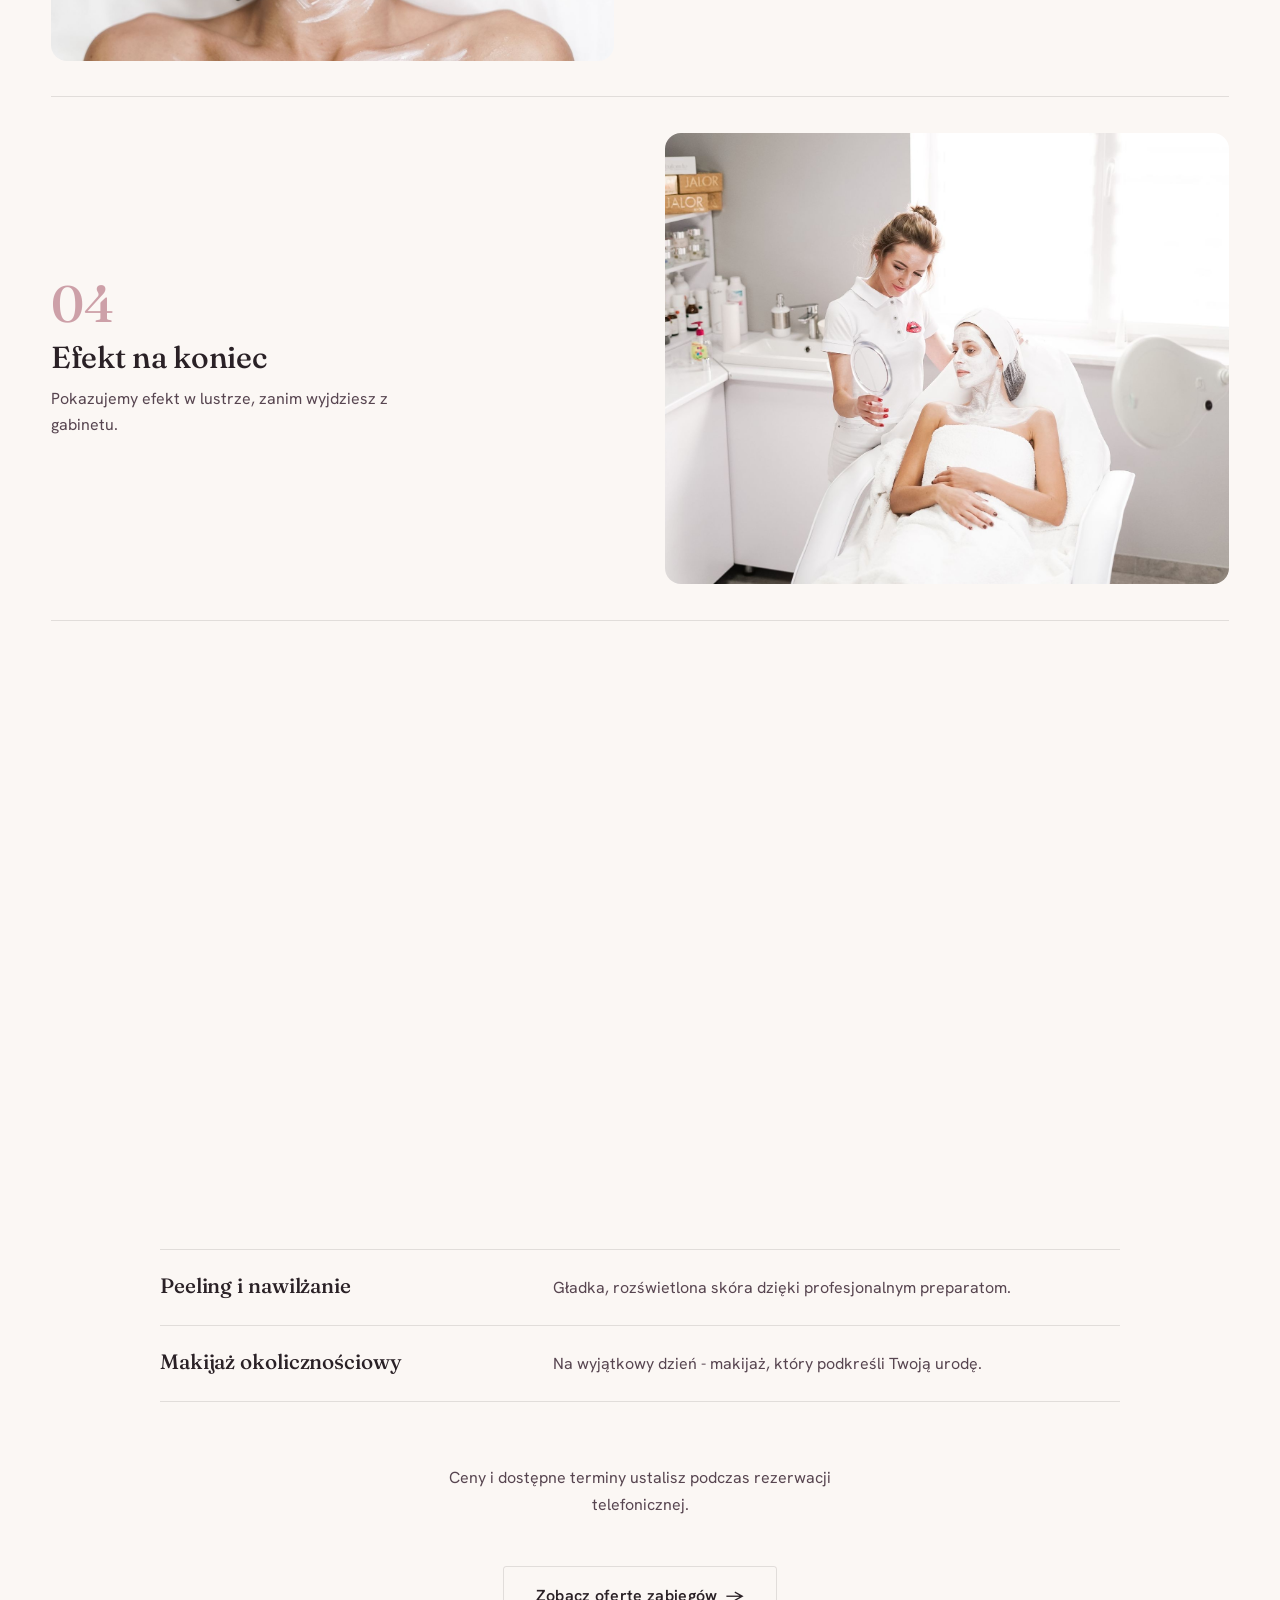
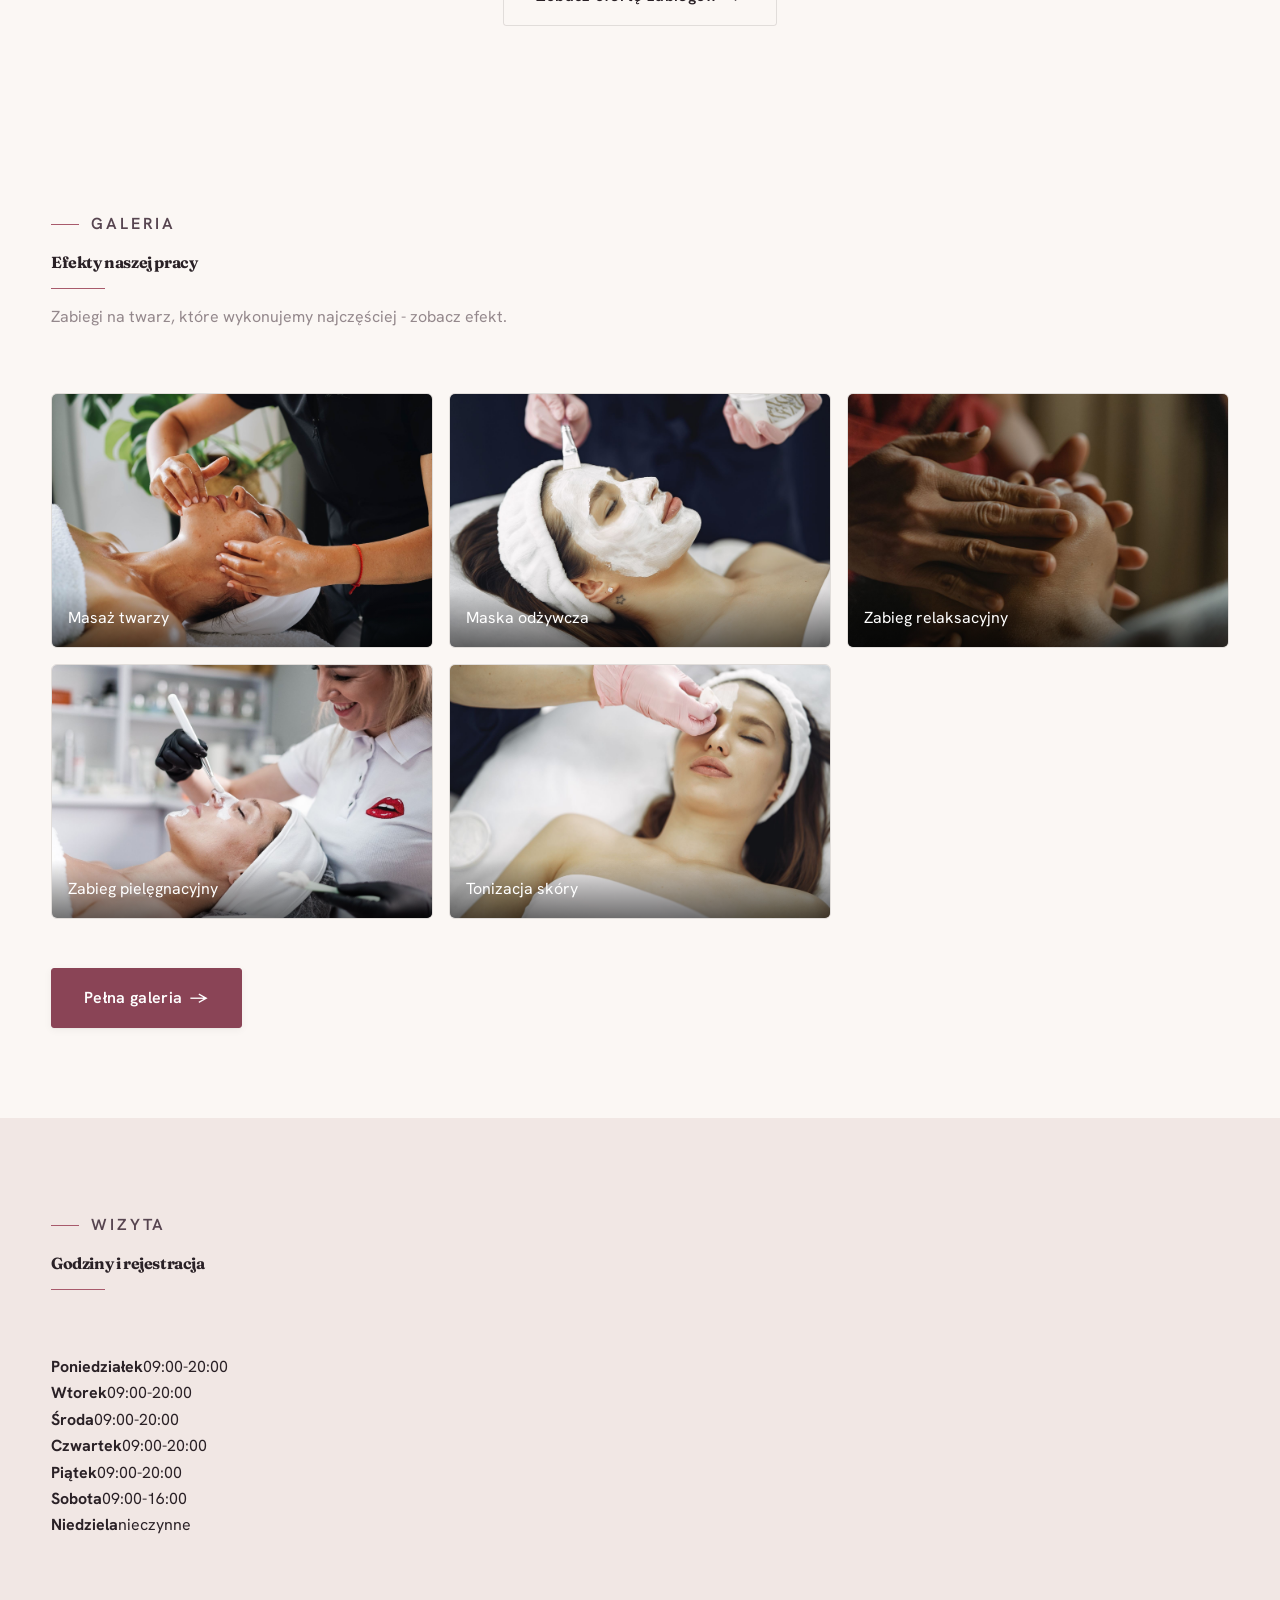
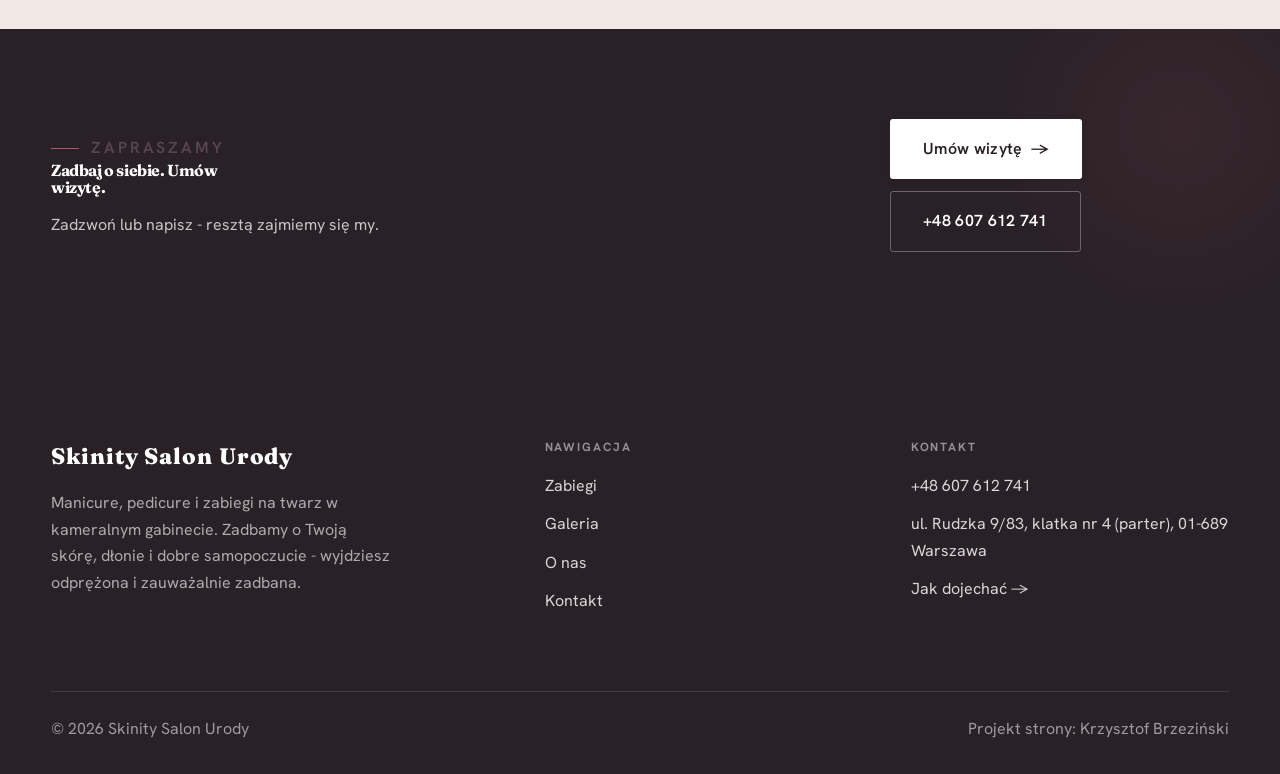
==== commit d021e618: "Usuń frazes "indywidualne podejście" z meta description Meta description na index/oferta/o-nas zastą" ====
--- a/index.html
+++ b/index.html
@@ -4,7 +4,7 @@
 <meta charset="UTF-8">
 <meta name="viewport" content="width=device-width, initial-scale=1.0">
 <title>Skinity Salon Urody - Salon kosmetyczny · Warszawa</title>
-<meta name="description" content="Skinity Salon Urody - profesjonalna pielęgnacja twarzy, dłoni i stóp. Sterylne narzędzia, indywidualne podejście, dogodne terminy. Zapraszamy.">
+<meta name="description" content="Skinity Salon Urody w Warszawie - manicure, pedicure i zabiegi na twarz. Sterylne narzędzia, zapisy telefoniczne, dogodne terminy.">
 <link rel="preconnect" href="https://fonts.googleapis.com">
 <link rel="preconnect" href="https://fonts.gstatic.com" crossorigin>
 <link href="https://fonts.googleapis.com/css2?family=Fraunces:wght@500;600;700&family=Hanken+Grotesk:wght@400;500;600&display=swap" rel="stylesheet">
@@ -31,7 +31,7 @@
     <div class="hs-copy reveal">
       <span class="eyebrow">Salon kosmetyczny · Warszawa</span>
       <h1 class="hs-claim">Zadbana skóra i pewność siebie na co dzień</h1>
-      <p class="hs-lead">Profesjonalna pielęgnacja w przyjaznej atmosferze. Zadbamy o Twoją skórę, dłonie i dobre samopoczucie - wyjdziesz odprężona i zauważalnie zadbana.</p>
+      <p class="hs-lead">Manicure, pedicure i zabiegi na twarz w kameralnym gabinecie. Zadbamy o Twoją skórę, dłonie i dobre samopoczucie - wyjdziesz odprężona i zauważalnie zadbana.</p>
       <a href="kontakt.html" class="btn btn-accent hs-cta">Umów wizytę <span class="arr">→</span></a>
       <p class="hs-rating">Kameralny gabinet, zapisy telefoniczne i przez WhatsApp</p>
     </div>
@@ -148,7 +148,7 @@
     <div class="foot-grid">
       <div class="foot-brand">
         <div class="name">Skinity Salon Urody</div>
-        <p>Profesjonalna pielęgnacja w przyjaznej atmosferze. Zadbamy o Twoją skórę, dłonie i dobre samopoczucie - wyjdziesz odprężona i zauważalnie zadbana.</p>
+        <p>Manicure, pedicure i zabiegi na twarz w kameralnym gabinecie. Zadbamy o Twoją skórę, dłonie i dobre samopoczucie - wyjdziesz odprężona i zauważalnie zadbana.</p>
       </div>
       <div class="foot-col">
         <h4>Nawigacja</h4>
